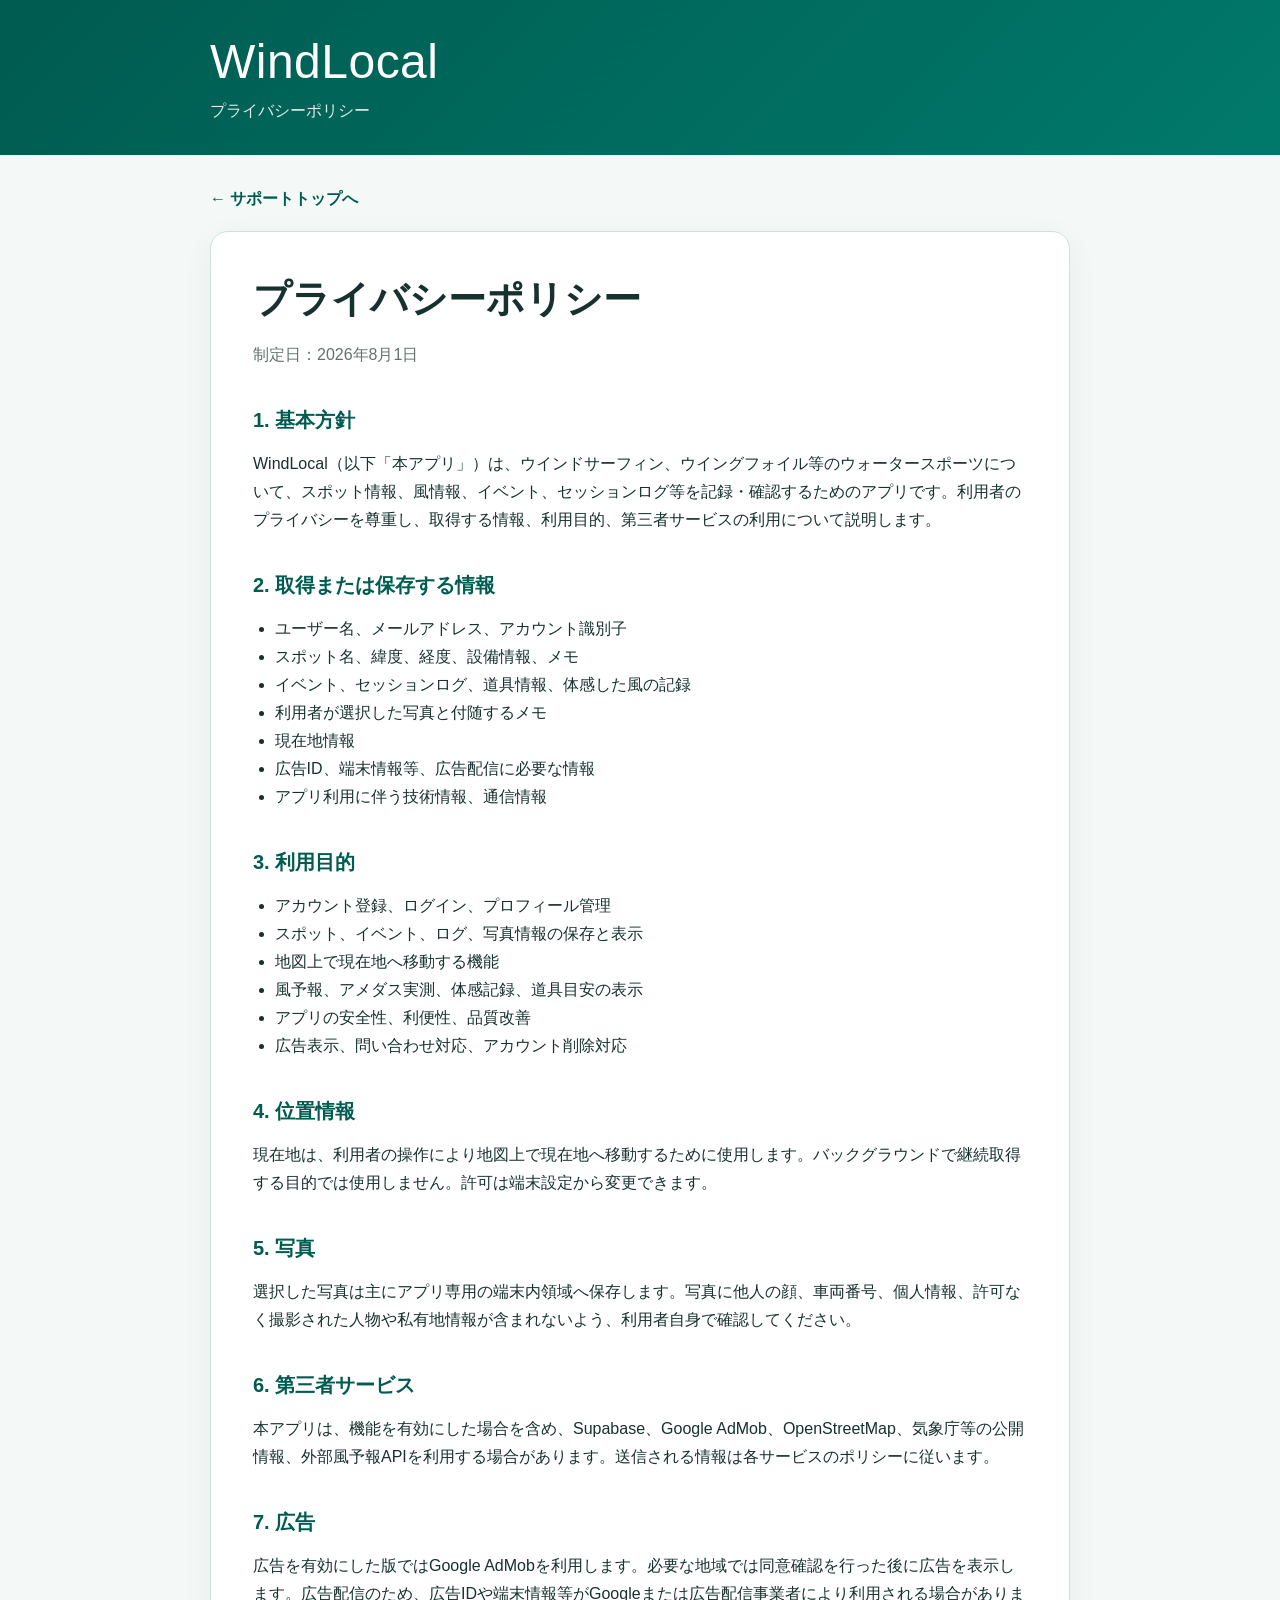
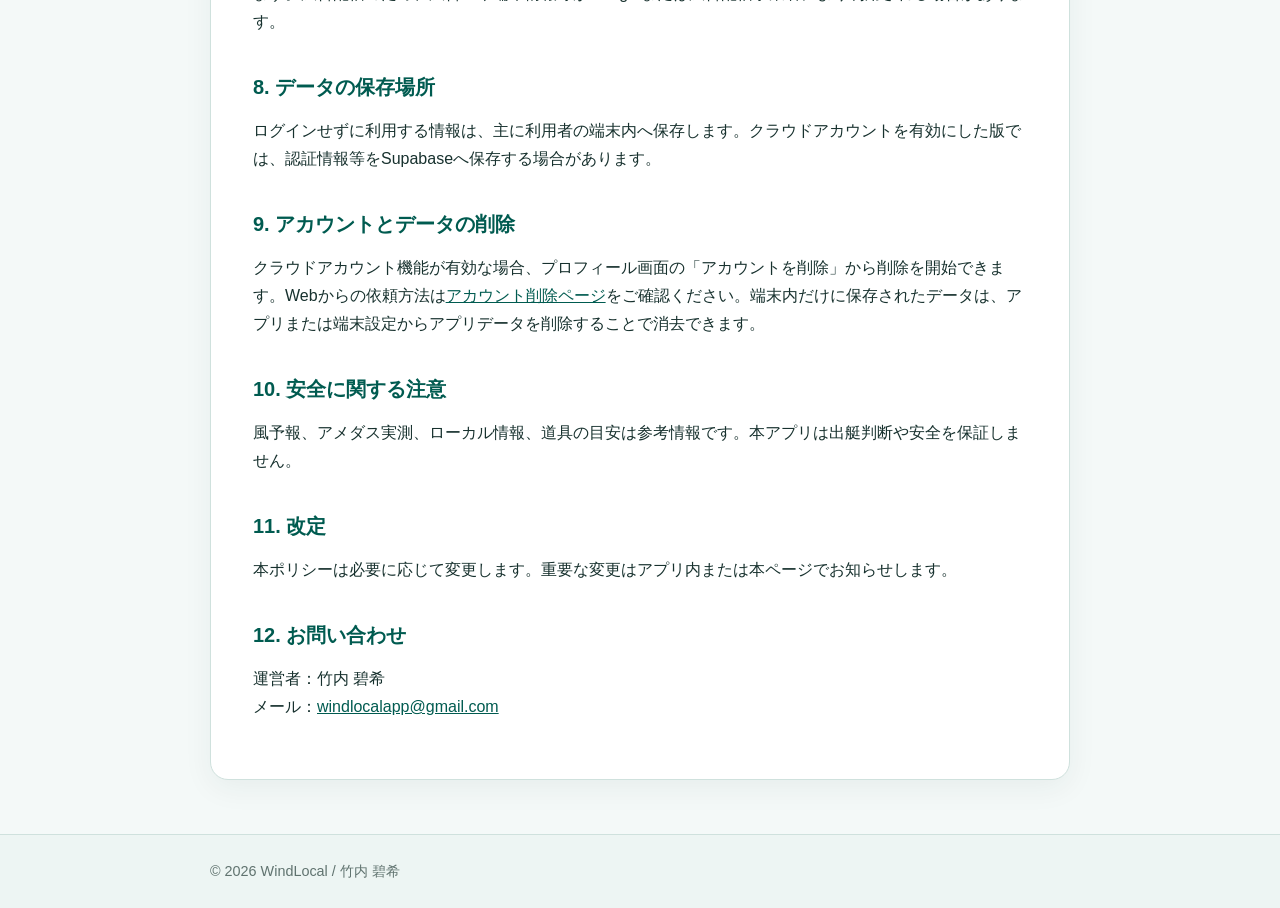
==== privacy/index.html @ b8f4931d "Publish WindLocal support pages" ====
<!doctype html>
<html lang="ja">
<head>
  <meta charset="utf-8">
  <meta name="viewport" content="width=device-width, initial-scale=1">
  <title>プライバシーポリシー | WindLocal</title>
  <link rel="stylesheet" href="../assets/style.css">
</head>
<body>
  <header class="site-header"><div class="header-inner"><p class="brand">WindLocal</p><p class="tagline">プライバシーポリシー</p></div></header>
  <main class="content">
    <a class="back-link" href="../">← サポートトップへ</a>
    <article class="panel">
      <h1>プライバシーポリシー</h1>
      <p class="meta">制定日：2026年8月1日</p>
      <h2>1. 基本方針</h2>
      <p>WindLocal（以下「本アプリ」）は、ウインドサーフィン、ウイングフォイル等のウォータースポーツについて、スポット情報、風情報、イベント、セッションログ等を記録・確認するためのアプリです。利用者のプライバシーを尊重し、取得する情報、利用目的、第三者サービスの利用について説明します。</p>
      <h2>2. 取得または保存する情報</h2>
      <ul>
        <li>ユーザー名、メールアドレス、アカウント識別子</li>
        <li>スポット名、緯度、経度、設備情報、メモ</li>
        <li>イベント、セッションログ、道具情報、体感した風の記録</li>
        <li>利用者が選択した写真と付随するメモ</li>
        <li>現在地情報</li>
        <li>広告ID、端末情報等、広告配信に必要な情報</li>
        <li>アプリ利用に伴う技術情報、通信情報</li>
      </ul>
      <h2>3. 利用目的</h2>
      <ul>
        <li>アカウント登録、ログイン、プロフィール管理</li>
        <li>スポット、イベント、ログ、写真情報の保存と表示</li>
        <li>地図上で現在地へ移動する機能</li>
        <li>風予報、アメダス実測、体感記録、道具目安の表示</li>
        <li>アプリの安全性、利便性、品質改善</li>
        <li>広告表示、問い合わせ対応、アカウント削除対応</li>
      </ul>
      <h2>4. 位置情報</h2>
      <p>現在地は、利用者の操作により地図上で現在地へ移動するために使用します。バックグラウンドで継続取得する目的では使用しません。許可は端末設定から変更できます。</p>
      <h2>5. 写真</h2>
      <p>選択した写真は主にアプリ専用の端末内領域へ保存します。写真に他人の顔、車両番号、個人情報、許可なく撮影された人物や私有地情報が含まれないよう、利用者自身で確認してください。</p>
      <h2>6. 第三者サービス</h2>
      <p>本アプリは、機能を有効にした場合を含め、Supabase、Google AdMob、OpenStreetMap、気象庁等の公開情報、外部風予報APIを利用する場合があります。送信される情報は各サービスのポリシーに従います。</p>
      <h2>7. 広告</h2>
      <p>広告を有効にした版ではGoogle AdMobを利用します。必要な地域では同意確認を行った後に広告を表示します。広告配信のため、広告IDや端末情報等がGoogleまたは広告配信事業者により利用される場合があります。</p>
      <h2>8. データの保存場所</h2>
      <p>ログインせずに利用する情報は、主に利用者の端末内へ保存します。クラウドアカウントを有効にした版では、認証情報等をSupabaseへ保存する場合があります。</p>
      <h2>9. アカウントとデータの削除</h2>
      <p>クラウドアカウント機能が有効な場合、プロフィール画面の「アカウントを削除」から削除を開始できます。Webからの依頼方法は<a href="../account-deletion/">アカウント削除ページ</a>をご確認ください。端末内だけに保存されたデータは、アプリまたは端末設定からアプリデータを削除することで消去できます。</p>
      <h2>10. 安全に関する注意</h2>
      <p>風予報、アメダス実測、ローカル情報、道具の目安は参考情報です。本アプリは出艇判断や安全を保証しません。</p>
      <h2>11. 改定</h2>
      <p>本ポリシーは必要に応じて変更します。重要な変更はアプリ内または本ページでお知らせします。</p>
      <h2>12. お問い合わせ</h2>
      <p>運営者：竹内 碧希<br>メール：<a href="mailto:windlocalapp@gmail.com">windlocalapp@gmail.com</a></p>
    </article>
  </main>
  <footer class="site-footer"><div class="footer-inner">© 2026 WindLocal / 竹内 碧希</div></footer>
</body>
</html>
---- assets/style.css ----
:root {
  color-scheme: light;
  --brand: #00796b;
  --brand-dark: #005b50;
  --brand-soft: #e0f2f1;
  --ink: #17312e;
  --muted: #60736f;
  --line: #cfe1dd;
  --surface: #ffffff;
  --background: #f4f9f8;
}

* {
  box-sizing: border-box;
}

body {
  margin: 0;
  color: var(--ink);
  background: var(--background);
  font-family: -apple-system, BlinkMacSystemFont, "Hiragino Sans", "Yu Gothic", sans-serif;
  line-height: 1.75;
}

a {
  color: var(--brand-dark);
}

.site-header {
  background: linear-gradient(135deg, var(--brand-dark), var(--brand));
  color: #fff;
}

.header-inner,
.content,
.footer-inner {
  width: min(100% - 32px, 860px);
  margin: 0 auto;
}

.header-inner {
  padding: 34px 0 30px;
}

.brand {
  margin: 0;
  color: #fff;
  font-size: clamp(2rem, 7vw, 3rem);
  line-height: 1.15;
  letter-spacing: 0.01em;
}

.tagline {
  margin: 8px 0 0;
  color: rgba(255, 255, 255, 0.88);
}

.content {
  padding: 30px 0 54px;
}

.panel,
.card {
  border: 1px solid var(--line);
  border-radius: 18px;
  background: var(--surface);
  box-shadow: 0 8px 30px rgba(23, 49, 46, 0.06);
}

.panel {
  padding: clamp(22px, 5vw, 42px);
}

.lead {
  margin: 0 0 26px;
  color: var(--muted);
  font-size: 1.05rem;
}

.cards {
  display: grid;
  grid-template-columns: repeat(3, minmax(0, 1fr));
  gap: 14px;
  margin: 24px 0;
}

.card {
  display: block;
  padding: 20px;
  color: var(--ink);
  text-decoration: none;
  transition: transform 150ms ease, border-color 150ms ease;
}

.card:hover,
.card:focus-visible {
  border-color: var(--brand);
  transform: translateY(-2px);
}

.card strong {
  display: block;
  margin-bottom: 6px;
  color: var(--brand-dark);
}

.card span {
  color: var(--muted);
  font-size: 0.92rem;
}

.back-link {
  display: inline-block;
  margin-bottom: 18px;
  font-weight: 700;
  text-decoration: none;
}

h1,
h2 {
  line-height: 1.35;
}

h1 {
  margin: 0 0 10px;
  font-size: clamp(1.75rem, 5vw, 2.35rem);
}

h2 {
  margin: 34px 0 10px;
  padding-top: 4px;
  color: var(--brand-dark);
  font-size: 1.25rem;
}

ul {
  padding-left: 1.35rem;
}

.meta,
.note {
  color: var(--muted);
}

.note {
  padding: 14px 16px;
  border-left: 4px solid var(--brand);
  background: var(--brand-soft);
}

.button {
  display: inline-block;
  padding: 12px 18px;
  border-radius: 999px;
  color: #fff;
  background: var(--brand);
  font-weight: 700;
  text-decoration: none;
}

.site-footer {
  border-top: 1px solid var(--line);
  color: var(--muted);
  background: #edf5f3;
}

.footer-inner {
  padding: 24px 0;
  font-size: 0.9rem;
}

@media (max-width: 700px) {
  .cards {
    grid-template-columns: 1fr;
  }

  .header-inner {
    padding-top: 26px;
  }
}
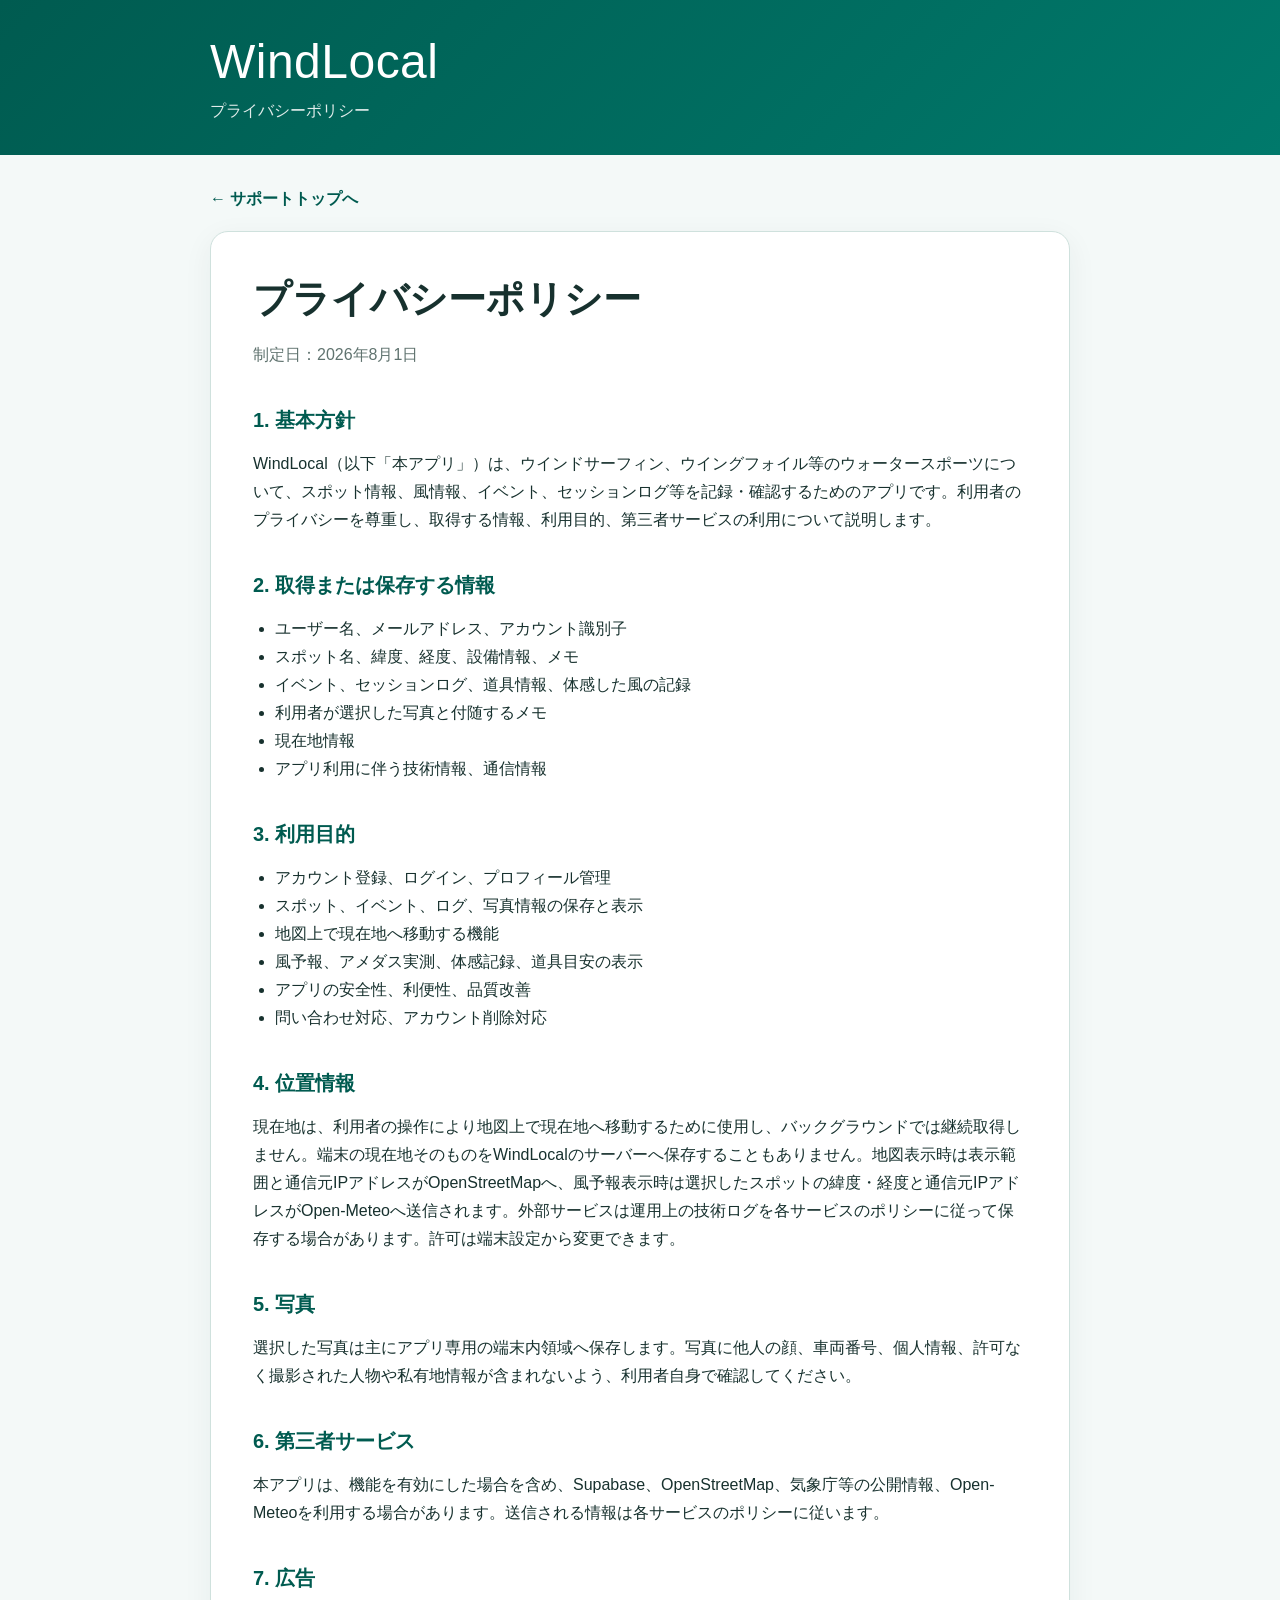
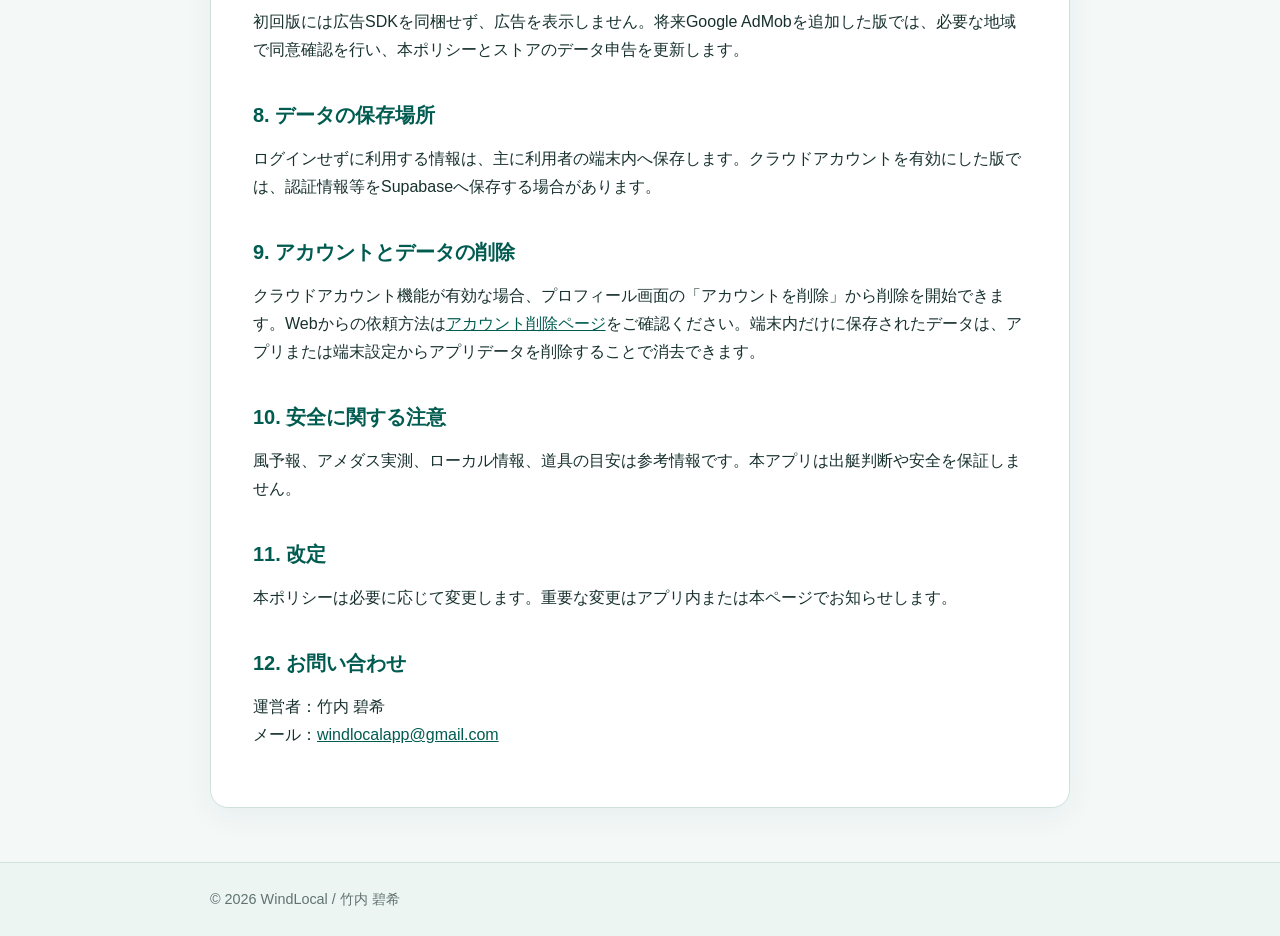
==== commit 766fd027: "Update first-release privacy details" ====
--- a/privacy/index.html
+++ b/privacy/index.html
@@ -22,7 +22,6 @@
         <li>イベント、セッションログ、道具情報、体感した風の記録</li>
         <li>利用者が選択した写真と付随するメモ</li>
         <li>現在地情報</li>
-        <li>広告ID、端末情報等、広告配信に必要な情報</li>
         <li>アプリ利用に伴う技術情報、通信情報</li>
       </ul>
       <h2>3. 利用目的</h2>
@@ -32,16 +31,16 @@
         <li>地図上で現在地へ移動する機能</li>
         <li>風予報、アメダス実測、体感記録、道具目安の表示</li>
         <li>アプリの安全性、利便性、品質改善</li>
-        <li>広告表示、問い合わせ対応、アカウント削除対応</li>
+        <li>問い合わせ対応、アカウント削除対応</li>
       </ul>
       <h2>4. 位置情報</h2>
-      <p>現在地は、利用者の操作により地図上で現在地へ移動するために使用します。バックグラウンドで継続取得する目的では使用しません。許可は端末設定から変更できます。</p>
+      <p>現在地は、利用者の操作により地図上で現在地へ移動するために使用し、バックグラウンドでは継続取得しません。端末の現在地そのものをWindLocalのサーバーへ保存することもありません。地図表示時は表示範囲と通信元IPアドレスがOpenStreetMapへ、風予報表示時は選択したスポットの緯度・経度と通信元IPアドレスがOpen-Meteoへ送信されます。外部サービスは運用上の技術ログを各サービスのポリシーに従って保存する場合があります。許可は端末設定から変更できます。</p>
       <h2>5. 写真</h2>
       <p>選択した写真は主にアプリ専用の端末内領域へ保存します。写真に他人の顔、車両番号、個人情報、許可なく撮影された人物や私有地情報が含まれないよう、利用者自身で確認してください。</p>
       <h2>6. 第三者サービス</h2>
-      <p>本アプリは、機能を有効にした場合を含め、Supabase、Google AdMob、OpenStreetMap、気象庁等の公開情報、外部風予報APIを利用する場合があります。送信される情報は各サービスのポリシーに従います。</p>
+      <p>本アプリは、機能を有効にした場合を含め、Supabase、OpenStreetMap、気象庁等の公開情報、Open-Meteoを利用する場合があります。送信される情報は各サービスのポリシーに従います。</p>
       <h2>7. 広告</h2>
-      <p>広告を有効にした版ではGoogle AdMobを利用します。必要な地域では同意確認を行った後に広告を表示します。広告配信のため、広告IDや端末情報等がGoogleまたは広告配信事業者により利用される場合があります。</p>
+      <p>初回版には広告SDKを同梱せず、広告を表示しません。将来Google AdMobを追加した版では、必要な地域で同意確認を行い、本ポリシーとストアのデータ申告を更新します。</p>
       <h2>8. データの保存場所</h2>
       <p>ログインせずに利用する情報は、主に利用者の端末内へ保存します。クラウドアカウントを有効にした版では、認証情報等をSupabaseへ保存する場合があります。</p>
       <h2>9. アカウントとデータの削除</h2>
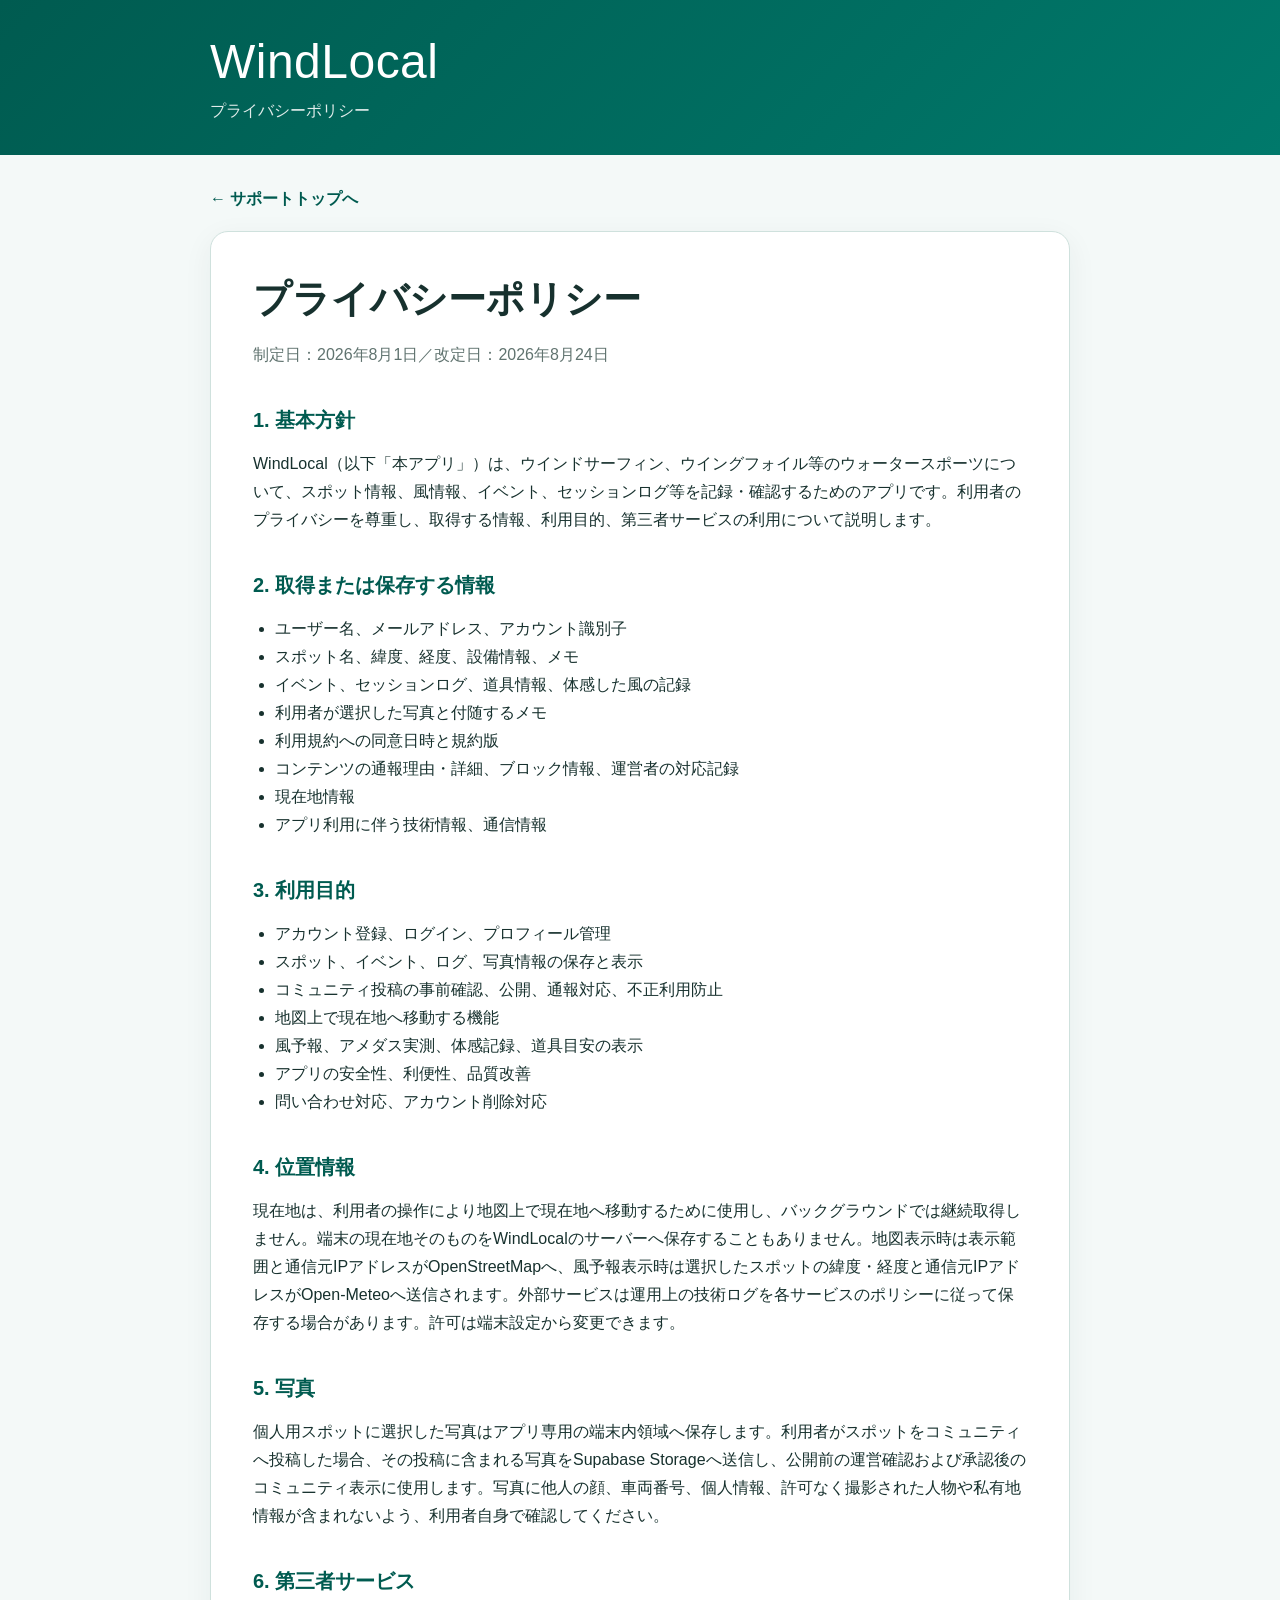
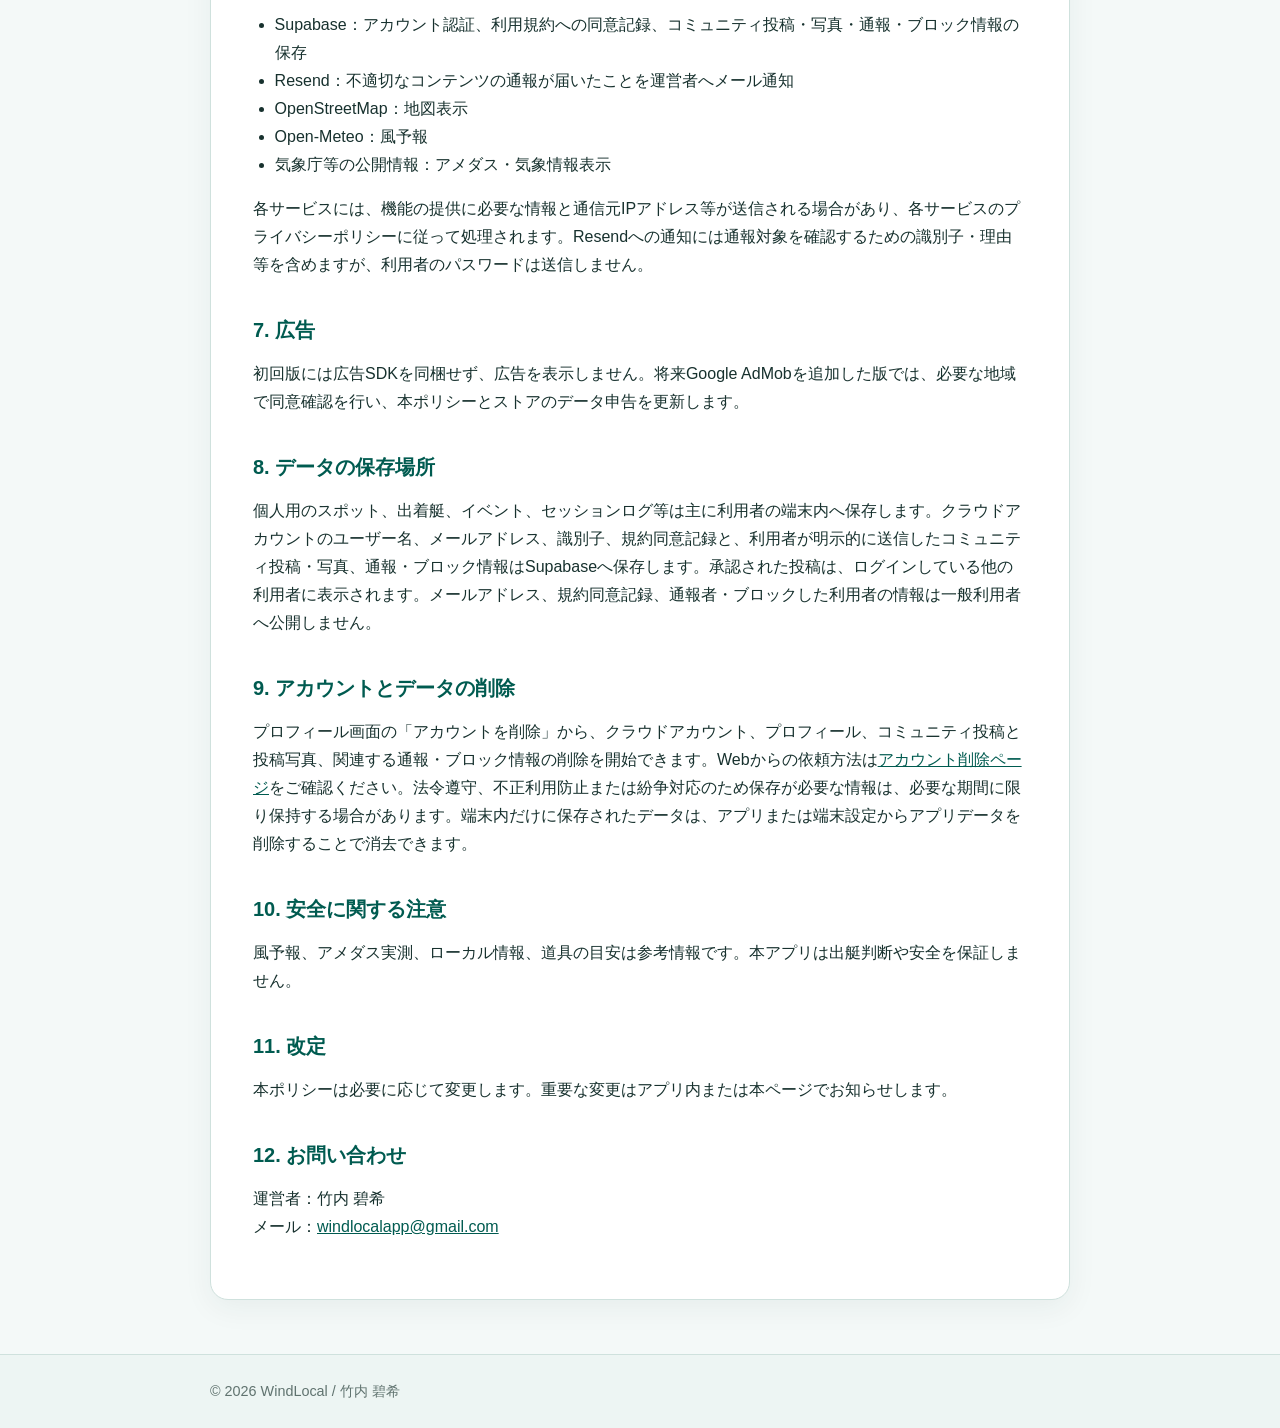
==== commit 9278eee0: "Update community safety and privacy policies" ====
--- a/privacy/index.html
+++ b/privacy/index.html
@@ -12,7 +12,7 @@
     <a class="back-link" href="../">← サポートトップへ</a>
     <article class="panel">
       <h1>プライバシーポリシー</h1>
-      <p class="meta">制定日：2026年8月1日</p>
+      <p class="meta">制定日：2026年8月1日／改定日：2026年8月24日</p>
       <h2>1. 基本方針</h2>
       <p>WindLocal（以下「本アプリ」）は、ウインドサーフィン、ウイングフォイル等のウォータースポーツについて、スポット情報、風情報、イベント、セッションログ等を記録・確認するためのアプリです。利用者のプライバシーを尊重し、取得する情報、利用目的、第三者サービスの利用について説明します。</p>
       <h2>2. 取得または保存する情報</h2>
@@ -21,6 +21,8 @@
         <li>スポット名、緯度、経度、設備情報、メモ</li>
         <li>イベント、セッションログ、道具情報、体感した風の記録</li>
         <li>利用者が選択した写真と付随するメモ</li>
+        <li>利用規約への同意日時と規約版</li>
+        <li>コンテンツの通報理由・詳細、ブロック情報、運営者の対応記録</li>
         <li>現在地情報</li>
         <li>アプリ利用に伴う技術情報、通信情報</li>
       </ul>
@@ -28,6 +30,7 @@
       <ul>
         <li>アカウント登録、ログイン、プロフィール管理</li>
         <li>スポット、イベント、ログ、写真情報の保存と表示</li>
+        <li>コミュニティ投稿の事前確認、公開、通報対応、不正利用防止</li>
         <li>地図上で現在地へ移動する機能</li>
         <li>風予報、アメダス実測、体感記録、道具目安の表示</li>
         <li>アプリの安全性、利便性、品質改善</li>
@@ -36,15 +39,22 @@
       <h2>4. 位置情報</h2>
       <p>現在地は、利用者の操作により地図上で現在地へ移動するために使用し、バックグラウンドでは継続取得しません。端末の現在地そのものをWindLocalのサーバーへ保存することもありません。地図表示時は表示範囲と通信元IPアドレスがOpenStreetMapへ、風予報表示時は選択したスポットの緯度・経度と通信元IPアドレスがOpen-Meteoへ送信されます。外部サービスは運用上の技術ログを各サービスのポリシーに従って保存する場合があります。許可は端末設定から変更できます。</p>
       <h2>5. 写真</h2>
-      <p>選択した写真は主にアプリ専用の端末内領域へ保存します。写真に他人の顔、車両番号、個人情報、許可なく撮影された人物や私有地情報が含まれないよう、利用者自身で確認してください。</p>
+      <p>個人用スポットに選択した写真はアプリ専用の端末内領域へ保存します。利用者がスポットをコミュニティへ投稿した場合、その投稿に含まれる写真をSupabase Storageへ送信し、公開前の運営確認および承認後のコミュニティ表示に使用します。写真に他人の顔、車両番号、個人情報、許可なく撮影された人物や私有地情報が含まれないよう、利用者自身で確認してください。</p>
       <h2>6. 第三者サービス</h2>
-      <p>本アプリは、機能を有効にした場合を含め、Supabase、OpenStreetMap、気象庁等の公開情報、Open-Meteoを利用する場合があります。送信される情報は各サービスのポリシーに従います。</p>
+      <ul>
+        <li>Supabase：アカウント認証、利用規約への同意記録、コミュニティ投稿・写真・通報・ブロック情報の保存</li>
+        <li>Resend：不適切なコンテンツの通報が届いたことを運営者へメール通知</li>
+        <li>OpenStreetMap：地図表示</li>
+        <li>Open-Meteo：風予報</li>
+        <li>気象庁等の公開情報：アメダス・気象情報表示</li>
+      </ul>
+      <p>各サービスには、機能の提供に必要な情報と通信元IPアドレス等が送信される場合があり、各サービスのプライバシーポリシーに従って処理されます。Resendへの通知には通報対象を確認するための識別子・理由等を含めますが、利用者のパスワードは送信しません。</p>
       <h2>7. 広告</h2>
       <p>初回版には広告SDKを同梱せず、広告を表示しません。将来Google AdMobを追加した版では、必要な地域で同意確認を行い、本ポリシーとストアのデータ申告を更新します。</p>
       <h2>8. データの保存場所</h2>
-      <p>ログインせずに利用する情報は、主に利用者の端末内へ保存します。クラウドアカウントを有効にした版では、認証情報等をSupabaseへ保存する場合があります。</p>
+      <p>個人用のスポット、出着艇、イベント、セッションログ等は主に利用者の端末内へ保存します。クラウドアカウントのユーザー名、メールアドレス、識別子、規約同意記録と、利用者が明示的に送信したコミュニティ投稿・写真、通報・ブロック情報はSupabaseへ保存します。承認された投稿は、ログインしている他の利用者に表示されます。メールアドレス、規約同意記録、通報者・ブロックした利用者の情報は一般利用者へ公開しません。</p>
       <h2>9. アカウントとデータの削除</h2>
-      <p>クラウドアカウント機能が有効な場合、プロフィール画面の「アカウントを削除」から削除を開始できます。Webからの依頼方法は<a href="../account-deletion/">アカウント削除ページ</a>をご確認ください。端末内だけに保存されたデータは、アプリまたは端末設定からアプリデータを削除することで消去できます。</p>
+      <p>プロフィール画面の「アカウントを削除」から、クラウドアカウント、プロフィール、コミュニティ投稿と投稿写真、関連する通報・ブロック情報の削除を開始できます。Webからの依頼方法は<a href="../account-deletion/">アカウント削除ページ</a>をご確認ください。法令遵守、不正利用防止または紛争対応のため保存が必要な情報は、必要な期間に限り保持する場合があります。端末内だけに保存されたデータは、アプリまたは端末設定からアプリデータを削除することで消去できます。</p>
       <h2>10. 安全に関する注意</h2>
       <p>風予報、アメダス実測、ローカル情報、道具の目安は参考情報です。本アプリは出艇判断や安全を保証しません。</p>
       <h2>11. 改定</h2>
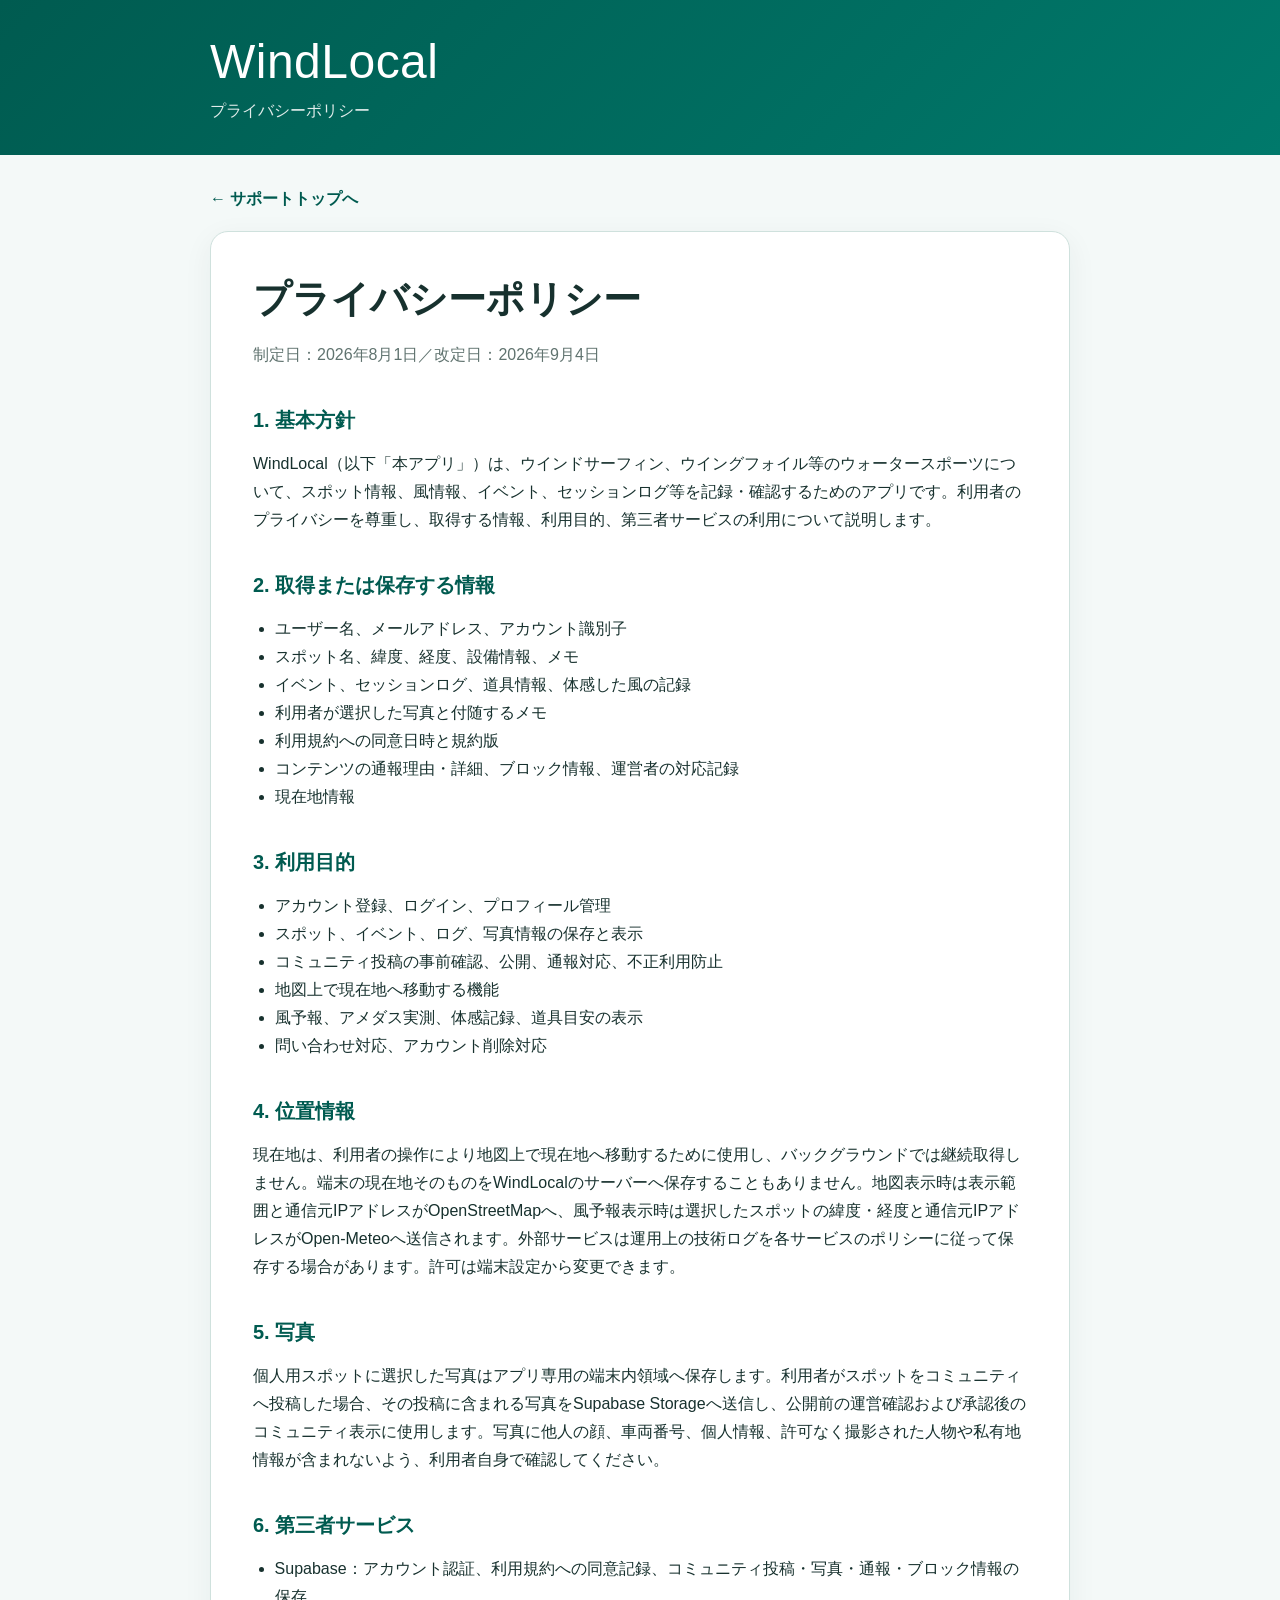
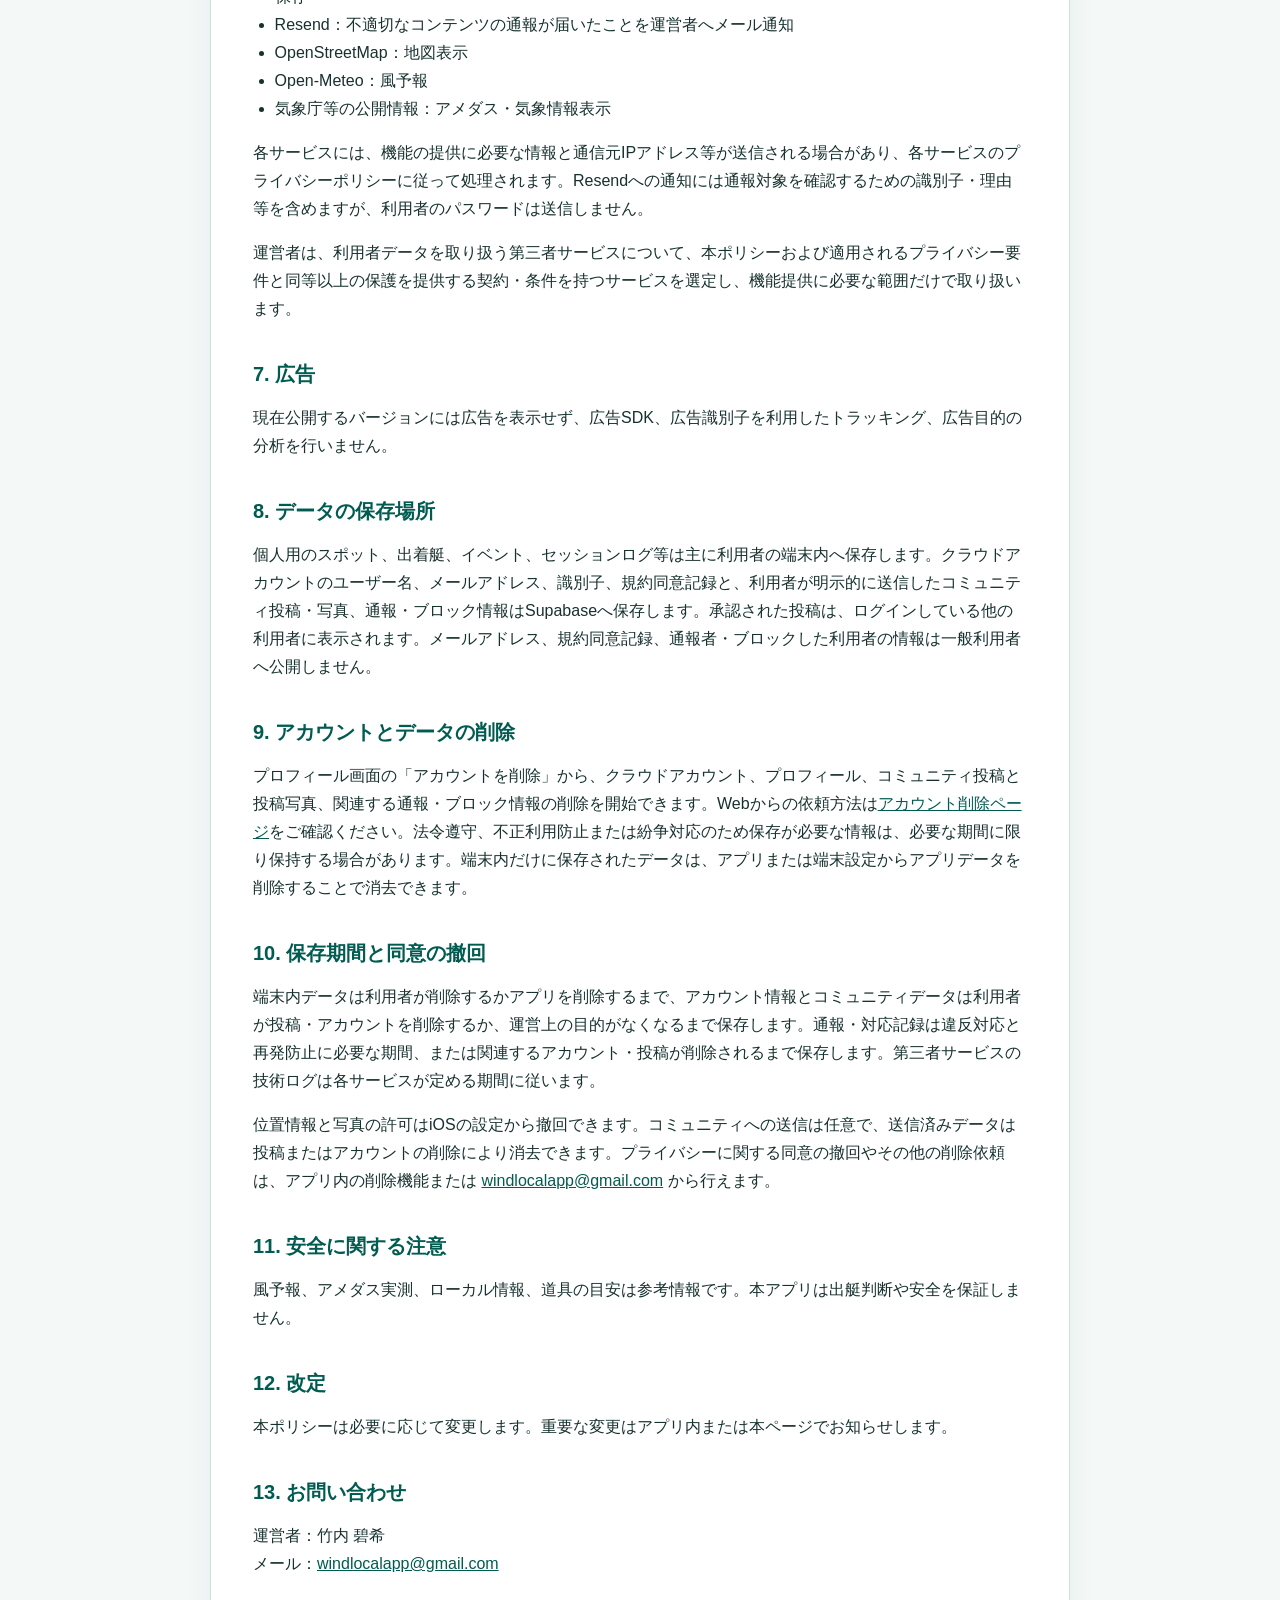
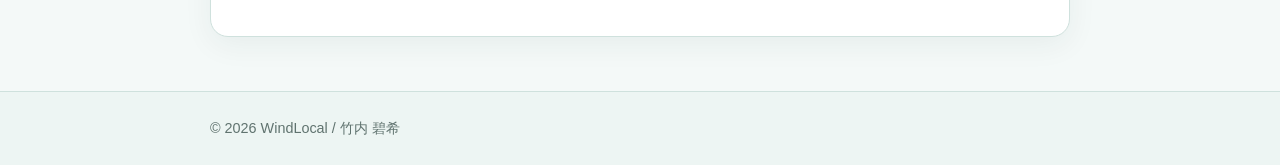
==== commit 6b460a59: "Update policies for build 3 review" ====
--- a/privacy/index.html
+++ b/privacy/index.html
@@ -12,7 +12,7 @@
     <a class="back-link" href="../">← サポートトップへ</a>
     <article class="panel">
       <h1>プライバシーポリシー</h1>
-      <p class="meta">制定日：2026年8月1日／改定日：2026年8月24日</p>
+      <p class="meta">制定日：2026年8月1日／改定日：2026年9月4日</p>
       <h2>1. 基本方針</h2>
       <p>WindLocal（以下「本アプリ」）は、ウインドサーフィン、ウイングフォイル等のウォータースポーツについて、スポット情報、風情報、イベント、セッションログ等を記録・確認するためのアプリです。利用者のプライバシーを尊重し、取得する情報、利用目的、第三者サービスの利用について説明します。</p>
       <h2>2. 取得または保存する情報</h2>
@@ -24,7 +24,6 @@
         <li>利用規約への同意日時と規約版</li>
         <li>コンテンツの通報理由・詳細、ブロック情報、運営者の対応記録</li>
         <li>現在地情報</li>
-        <li>アプリ利用に伴う技術情報、通信情報</li>
       </ul>
       <h2>3. 利用目的</h2>
       <ul>
@@ -33,7 +32,6 @@
         <li>コミュニティ投稿の事前確認、公開、通報対応、不正利用防止</li>
         <li>地図上で現在地へ移動する機能</li>
         <li>風予報、アメダス実測、体感記録、道具目安の表示</li>
-        <li>アプリの安全性、利便性、品質改善</li>
         <li>問い合わせ対応、アカウント削除対応</li>
       </ul>
       <h2>4. 位置情報</h2>
@@ -49,17 +47,21 @@
         <li>気象庁等の公開情報：アメダス・気象情報表示</li>
       </ul>
       <p>各サービスには、機能の提供に必要な情報と通信元IPアドレス等が送信される場合があり、各サービスのプライバシーポリシーに従って処理されます。Resendへの通知には通報対象を確認するための識別子・理由等を含めますが、利用者のパスワードは送信しません。</p>
+      <p>運営者は、利用者データを取り扱う第三者サービスについて、本ポリシーおよび適用されるプライバシー要件と同等以上の保護を提供する契約・条件を持つサービスを選定し、機能提供に必要な範囲だけで取り扱います。</p>
       <h2>7. 広告</h2>
-      <p>初回版には広告SDKを同梱せず、広告を表示しません。将来Google AdMobを追加した版では、必要な地域で同意確認を行い、本ポリシーとストアのデータ申告を更新します。</p>
+      <p>現在公開するバージョンには広告を表示せず、広告SDK、広告識別子を利用したトラッキング、広告目的の分析を行いません。</p>
       <h2>8. データの保存場所</h2>
       <p>個人用のスポット、出着艇、イベント、セッションログ等は主に利用者の端末内へ保存します。クラウドアカウントのユーザー名、メールアドレス、識別子、規約同意記録と、利用者が明示的に送信したコミュニティ投稿・写真、通報・ブロック情報はSupabaseへ保存します。承認された投稿は、ログインしている他の利用者に表示されます。メールアドレス、規約同意記録、通報者・ブロックした利用者の情報は一般利用者へ公開しません。</p>
       <h2>9. アカウントとデータの削除</h2>
       <p>プロフィール画面の「アカウントを削除」から、クラウドアカウント、プロフィール、コミュニティ投稿と投稿写真、関連する通報・ブロック情報の削除を開始できます。Webからの依頼方法は<a href="../account-deletion/">アカウント削除ページ</a>をご確認ください。法令遵守、不正利用防止または紛争対応のため保存が必要な情報は、必要な期間に限り保持する場合があります。端末内だけに保存されたデータは、アプリまたは端末設定からアプリデータを削除することで消去できます。</p>
-      <h2>10. 安全に関する注意</h2>
+      <h2>10. 保存期間と同意の撤回</h2>
+      <p>端末内データは利用者が削除するかアプリを削除するまで、アカウント情報とコミュニティデータは利用者が投稿・アカウントを削除するか、運営上の目的がなくなるまで保存します。通報・対応記録は違反対応と再発防止に必要な期間、または関連するアカウント・投稿が削除されるまで保存します。第三者サービスの技術ログは各サービスが定める期間に従います。</p>
+      <p>位置情報と写真の許可はiOSの設定から撤回できます。コミュニティへの送信は任意で、送信済みデータは投稿またはアカウントの削除により消去できます。プライバシーに関する同意の撤回やその他の削除依頼は、アプリ内の削除機能または <a href="mailto:windlocalapp@gmail.com">windlocalapp@gmail.com</a> から行えます。</p>
+      <h2>11. 安全に関する注意</h2>
       <p>風予報、アメダス実測、ローカル情報、道具の目安は参考情報です。本アプリは出艇判断や安全を保証しません。</p>
-      <h2>11. 改定</h2>
+      <h2>12. 改定</h2>
       <p>本ポリシーは必要に応じて変更します。重要な変更はアプリ内または本ページでお知らせします。</p>
-      <h2>12. お問い合わせ</h2>
+      <h2>13. お問い合わせ</h2>
       <p>運営者：竹内 碧希<br>メール：<a href="mailto:windlocalapp@gmail.com">windlocalapp@gmail.com</a></p>
     </article>
   </main>
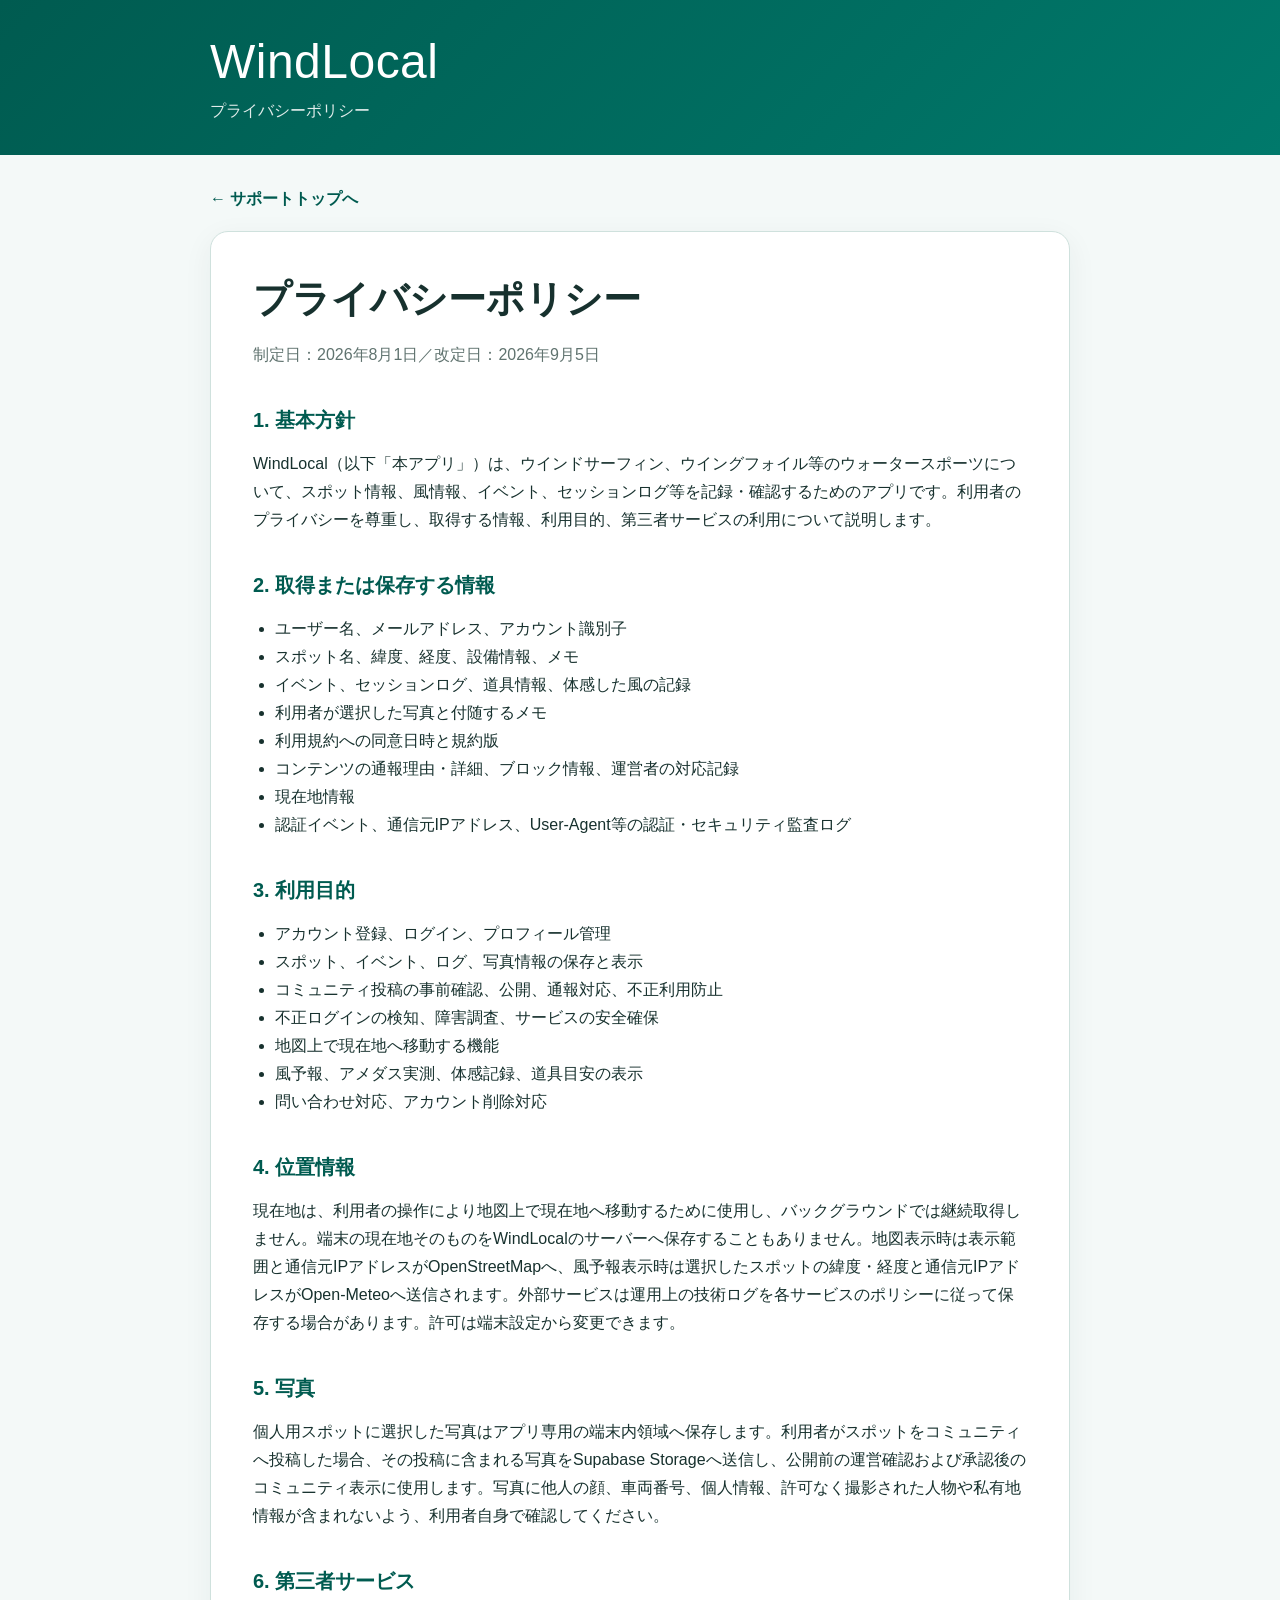
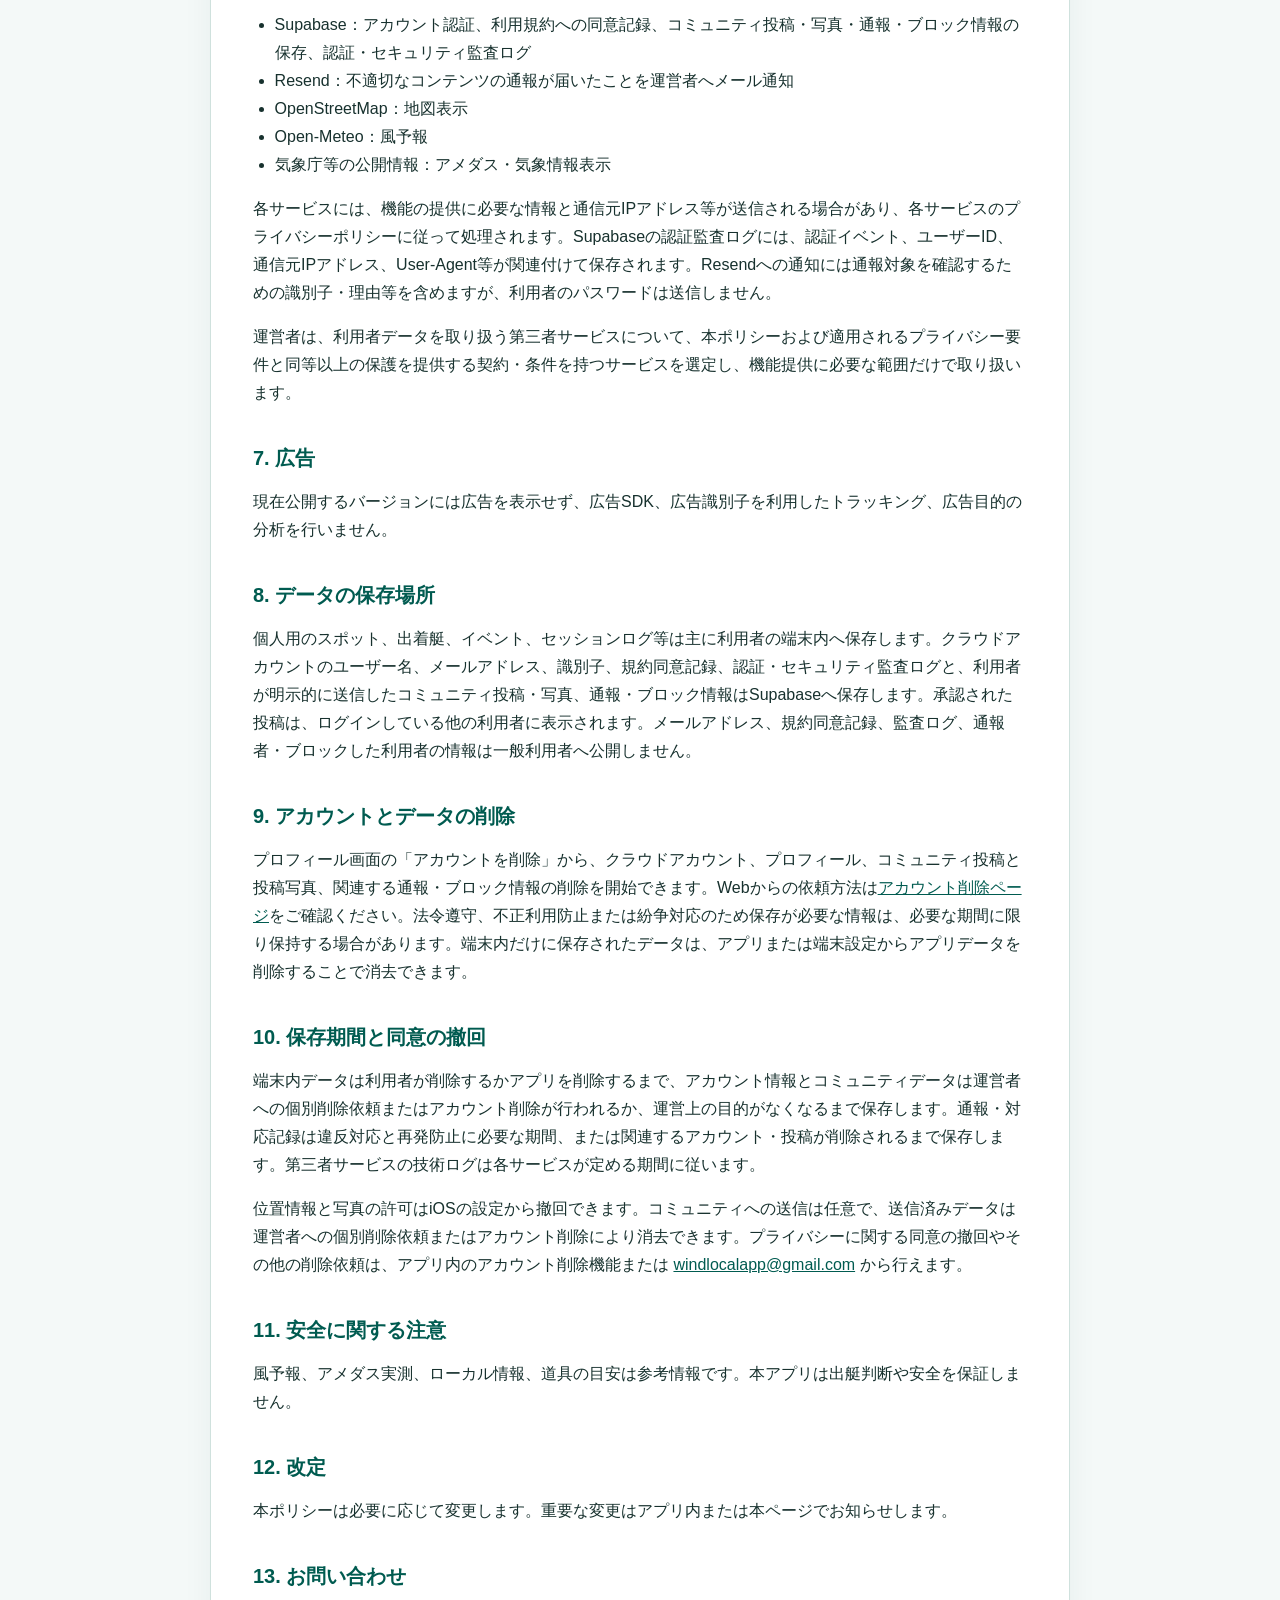
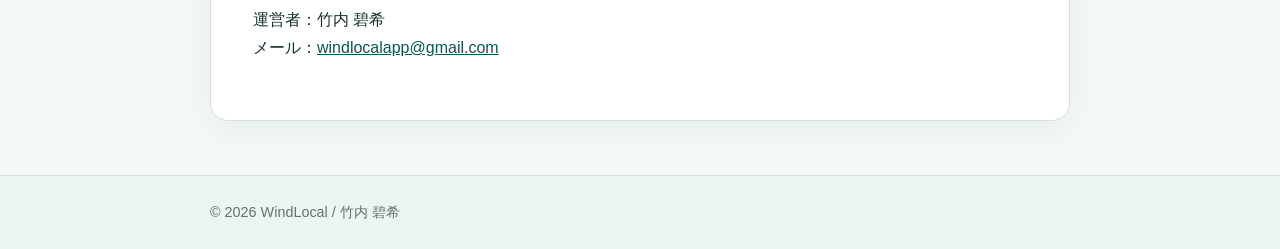
==== commit a3923b5c: "Update privacy disclosures for build 4" ====
--- a/privacy/index.html
+++ b/privacy/index.html
@@ -12,7 +12,7 @@
     <a class="back-link" href="../">← サポートトップへ</a>
     <article class="panel">
       <h1>プライバシーポリシー</h1>
-      <p class="meta">制定日：2026年8月1日／改定日：2026年9月4日</p>
+      <p class="meta">制定日：2026年8月1日／改定日：2026年9月5日</p>
       <h2>1. 基本方針</h2>
       <p>WindLocal（以下「本アプリ」）は、ウインドサーフィン、ウイングフォイル等のウォータースポーツについて、スポット情報、風情報、イベント、セッションログ等を記録・確認するためのアプリです。利用者のプライバシーを尊重し、取得する情報、利用目的、第三者サービスの利用について説明します。</p>
       <h2>2. 取得または保存する情報</h2>
@@ -24,12 +24,14 @@
         <li>利用規約への同意日時と規約版</li>
         <li>コンテンツの通報理由・詳細、ブロック情報、運営者の対応記録</li>
         <li>現在地情報</li>
+        <li>認証イベント、通信元IPアドレス、User-Agent等の認証・セキュリティ監査ログ</li>
       </ul>
       <h2>3. 利用目的</h2>
       <ul>
         <li>アカウント登録、ログイン、プロフィール管理</li>
         <li>スポット、イベント、ログ、写真情報の保存と表示</li>
         <li>コミュニティ投稿の事前確認、公開、通報対応、不正利用防止</li>
+        <li>不正ログインの検知、障害調査、サービスの安全確保</li>
         <li>地図上で現在地へ移動する機能</li>
         <li>風予報、アメダス実測、体感記録、道具目安の表示</li>
         <li>問い合わせ対応、アカウント削除対応</li>
@@ -40,23 +42,23 @@
       <p>個人用スポットに選択した写真はアプリ専用の端末内領域へ保存します。利用者がスポットをコミュニティへ投稿した場合、その投稿に含まれる写真をSupabase Storageへ送信し、公開前の運営確認および承認後のコミュニティ表示に使用します。写真に他人の顔、車両番号、個人情報、許可なく撮影された人物や私有地情報が含まれないよう、利用者自身で確認してください。</p>
       <h2>6. 第三者サービス</h2>
       <ul>
-        <li>Supabase：アカウント認証、利用規約への同意記録、コミュニティ投稿・写真・通報・ブロック情報の保存</li>
+        <li>Supabase：アカウント認証、利用規約への同意記録、コミュニティ投稿・写真・通報・ブロック情報の保存、認証・セキュリティ監査ログ</li>
         <li>Resend：不適切なコンテンツの通報が届いたことを運営者へメール通知</li>
         <li>OpenStreetMap：地図表示</li>
         <li>Open-Meteo：風予報</li>
         <li>気象庁等の公開情報：アメダス・気象情報表示</li>
       </ul>
-      <p>各サービスには、機能の提供に必要な情報と通信元IPアドレス等が送信される場合があり、各サービスのプライバシーポリシーに従って処理されます。Resendへの通知には通報対象を確認するための識別子・理由等を含めますが、利用者のパスワードは送信しません。</p>
+      <p>各サービスには、機能の提供に必要な情報と通信元IPアドレス等が送信される場合があり、各サービスのプライバシーポリシーに従って処理されます。Supabaseの認証監査ログには、認証イベント、ユーザーID、通信元IPアドレス、User-Agent等が関連付けて保存されます。Resendへの通知には通報対象を確認するための識別子・理由等を含めますが、利用者のパスワードは送信しません。</p>
       <p>運営者は、利用者データを取り扱う第三者サービスについて、本ポリシーおよび適用されるプライバシー要件と同等以上の保護を提供する契約・条件を持つサービスを選定し、機能提供に必要な範囲だけで取り扱います。</p>
       <h2>7. 広告</h2>
       <p>現在公開するバージョンには広告を表示せず、広告SDK、広告識別子を利用したトラッキング、広告目的の分析を行いません。</p>
       <h2>8. データの保存場所</h2>
-      <p>個人用のスポット、出着艇、イベント、セッションログ等は主に利用者の端末内へ保存します。クラウドアカウントのユーザー名、メールアドレス、識別子、規約同意記録と、利用者が明示的に送信したコミュニティ投稿・写真、通報・ブロック情報はSupabaseへ保存します。承認された投稿は、ログインしている他の利用者に表示されます。メールアドレス、規約同意記録、通報者・ブロックした利用者の情報は一般利用者へ公開しません。</p>
+      <p>個人用のスポット、出着艇、イベント、セッションログ等は主に利用者の端末内へ保存します。クラウドアカウントのユーザー名、メールアドレス、識別子、規約同意記録、認証・セキュリティ監査ログと、利用者が明示的に送信したコミュニティ投稿・写真、通報・ブロック情報はSupabaseへ保存します。承認された投稿は、ログインしている他の利用者に表示されます。メールアドレス、規約同意記録、監査ログ、通報者・ブロックした利用者の情報は一般利用者へ公開しません。</p>
       <h2>9. アカウントとデータの削除</h2>
       <p>プロフィール画面の「アカウントを削除」から、クラウドアカウント、プロフィール、コミュニティ投稿と投稿写真、関連する通報・ブロック情報の削除を開始できます。Webからの依頼方法は<a href="../account-deletion/">アカウント削除ページ</a>をご確認ください。法令遵守、不正利用防止または紛争対応のため保存が必要な情報は、必要な期間に限り保持する場合があります。端末内だけに保存されたデータは、アプリまたは端末設定からアプリデータを削除することで消去できます。</p>
       <h2>10. 保存期間と同意の撤回</h2>
-      <p>端末内データは利用者が削除するかアプリを削除するまで、アカウント情報とコミュニティデータは利用者が投稿・アカウントを削除するか、運営上の目的がなくなるまで保存します。通報・対応記録は違反対応と再発防止に必要な期間、または関連するアカウント・投稿が削除されるまで保存します。第三者サービスの技術ログは各サービスが定める期間に従います。</p>
-      <p>位置情報と写真の許可はiOSの設定から撤回できます。コミュニティへの送信は任意で、送信済みデータは投稿またはアカウントの削除により消去できます。プライバシーに関する同意の撤回やその他の削除依頼は、アプリ内の削除機能または <a href="mailto:windlocalapp@gmail.com">windlocalapp@gmail.com</a> から行えます。</p>
+      <p>端末内データは利用者が削除するかアプリを削除するまで、アカウント情報とコミュニティデータは運営者への個別削除依頼またはアカウント削除が行われるか、運営上の目的がなくなるまで保存します。通報・対応記録は違反対応と再発防止に必要な期間、または関連するアカウント・投稿が削除されるまで保存します。第三者サービスの技術ログは各サービスが定める期間に従います。</p>
+      <p>位置情報と写真の許可はiOSの設定から撤回できます。コミュニティへの送信は任意で、送信済みデータは運営者への個別削除依頼またはアカウント削除により消去できます。プライバシーに関する同意の撤回やその他の削除依頼は、アプリ内のアカウント削除機能または <a href="mailto:windlocalapp@gmail.com">windlocalapp@gmail.com</a> から行えます。</p>
       <h2>11. 安全に関する注意</h2>
       <p>風予報、アメダス実測、ローカル情報、道具の目安は参考情報です。本アプリは出艇判断や安全を保証しません。</p>
       <h2>12. 改定</h2>
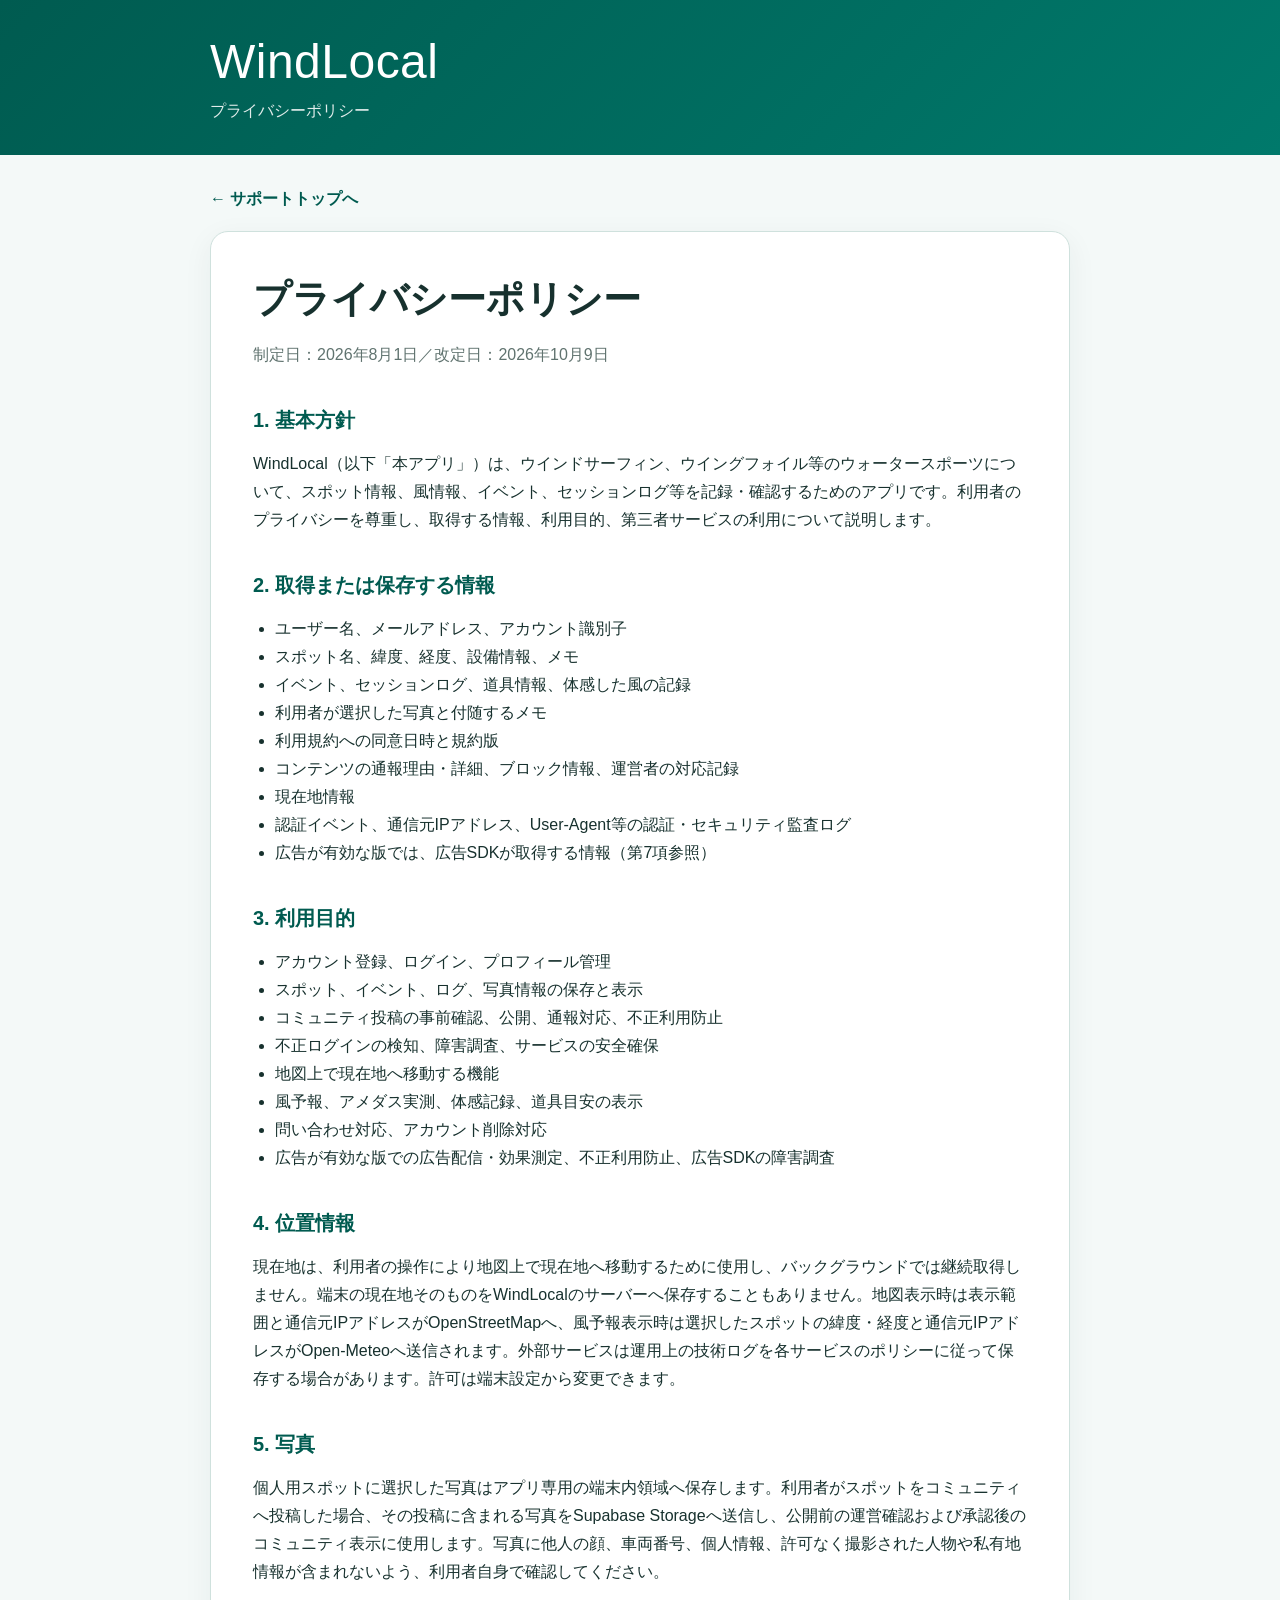
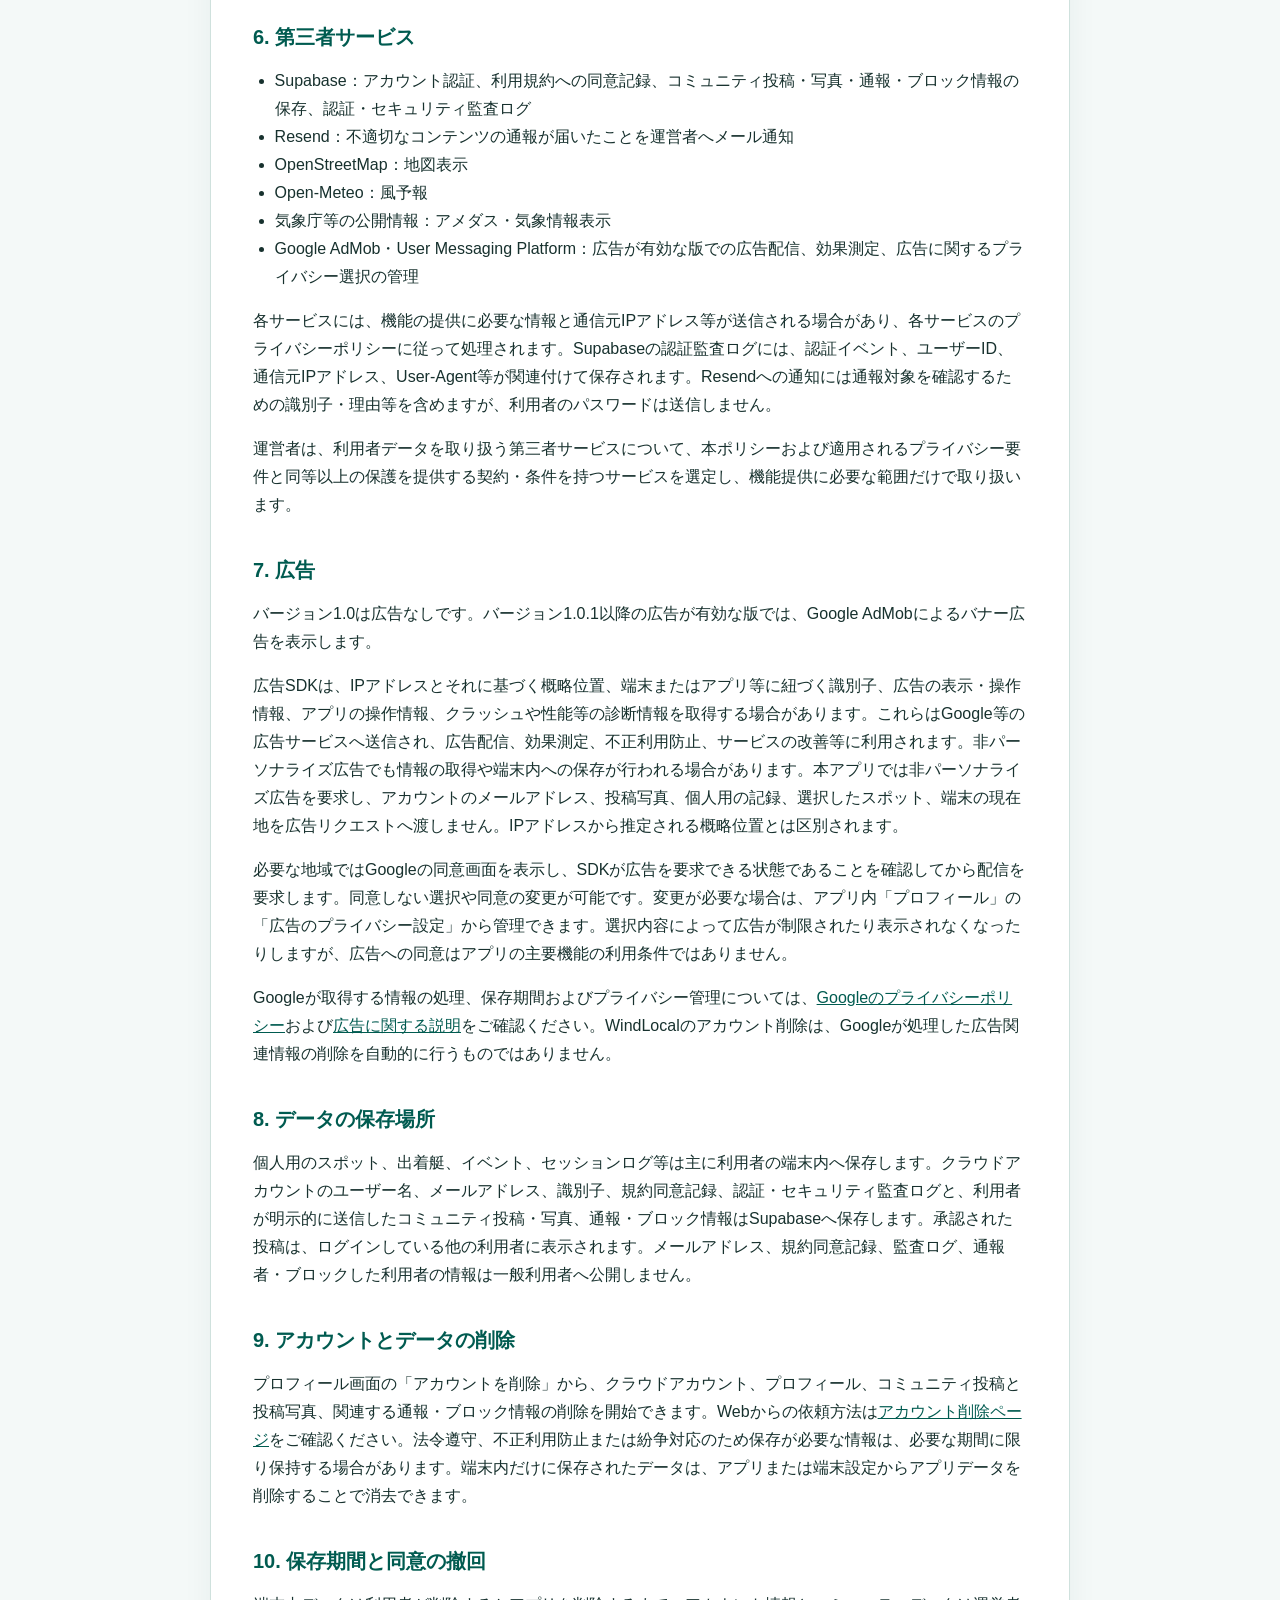
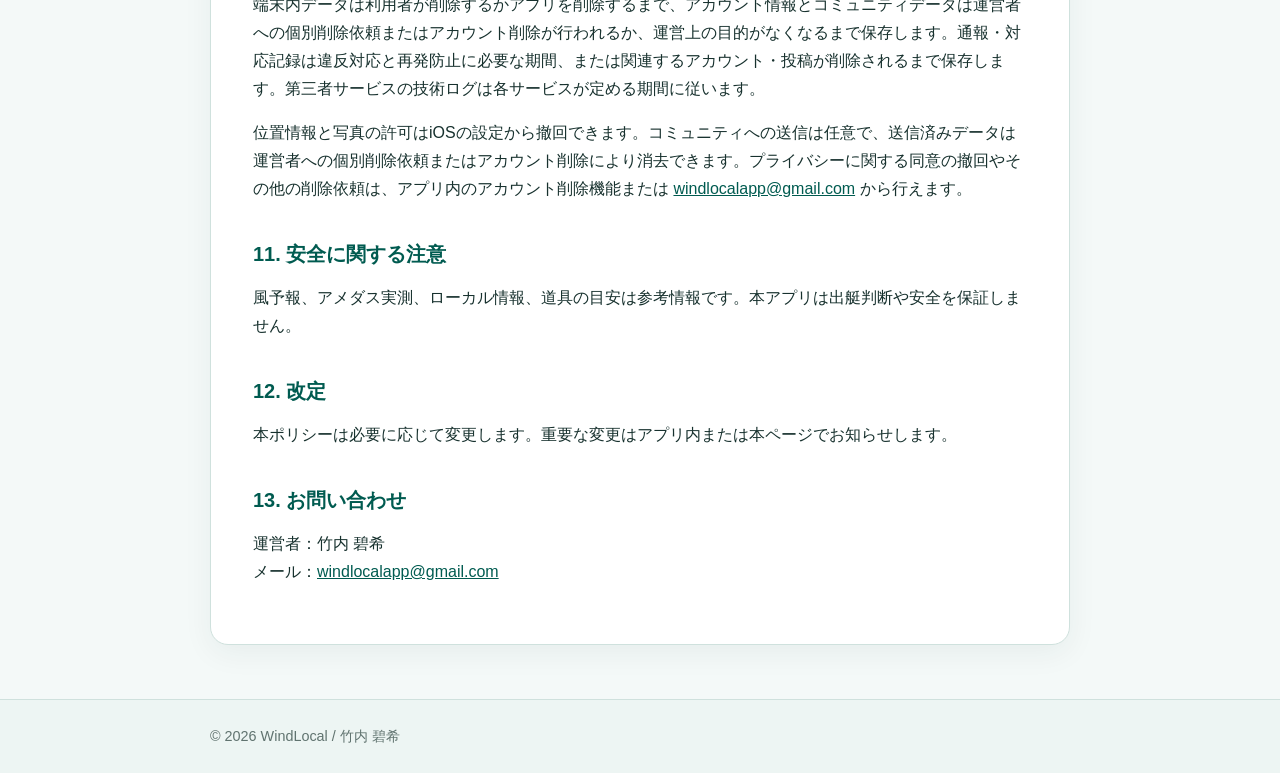
==== commit 2d7d587f: "Update index.html" ====
--- a/privacy/index.html
+++ b/privacy/index.html
@@ -12,7 +12,7 @@
     <a class="back-link" href="../">← サポートトップへ</a>
     <article class="panel">
       <h1>プライバシーポリシー</h1>
-      <p class="meta">制定日：2026年8月1日／改定日：2026年9月5日</p>
+      <p class="meta">制定日：2026年8月1日／改定日：2026年10月9日</p>
       <h2>1. 基本方針</h2>
       <p>WindLocal（以下「本アプリ」）は、ウインドサーフィン、ウイングフォイル等のウォータースポーツについて、スポット情報、風情報、イベント、セッションログ等を記録・確認するためのアプリです。利用者のプライバシーを尊重し、取得する情報、利用目的、第三者サービスの利用について説明します。</p>
       <h2>2. 取得または保存する情報</h2>
@@ -25,6 +25,7 @@
         <li>コンテンツの通報理由・詳細、ブロック情報、運営者の対応記録</li>
         <li>現在地情報</li>
         <li>認証イベント、通信元IPアドレス、User-Agent等の認証・セキュリティ監査ログ</li>
+        <li>広告が有効な版では、広告SDKが取得する情報（第7項参照）</li>
       </ul>
       <h2>3. 利用目的</h2>
       <ul>
@@ -35,6 +36,7 @@
         <li>地図上で現在地へ移動する機能</li>
         <li>風予報、アメダス実測、体感記録、道具目安の表示</li>
         <li>問い合わせ対応、アカウント削除対応</li>
+        <li>広告が有効な版での広告配信・効果測定、不正利用防止、広告SDKの障害調査</li>
       </ul>
       <h2>4. 位置情報</h2>
       <p>現在地は、利用者の操作により地図上で現在地へ移動するために使用し、バックグラウンドでは継続取得しません。端末の現在地そのものをWindLocalのサーバーへ保存することもありません。地図表示時は表示範囲と通信元IPアドレスがOpenStreetMapへ、風予報表示時は選択したスポットの緯度・経度と通信元IPアドレスがOpen-Meteoへ送信されます。外部サービスは運用上の技術ログを各サービスのポリシーに従って保存する場合があります。許可は端末設定から変更できます。</p>
@@ -47,11 +49,15 @@
         <li>OpenStreetMap：地図表示</li>
         <li>Open-Meteo：風予報</li>
         <li>気象庁等の公開情報：アメダス・気象情報表示</li>
+        <li>Google AdMob・User Messaging Platform：広告が有効な版での広告配信、効果測定、広告に関するプライバシー選択の管理</li>
       </ul>
       <p>各サービスには、機能の提供に必要な情報と通信元IPアドレス等が送信される場合があり、各サービスのプライバシーポリシーに従って処理されます。Supabaseの認証監査ログには、認証イベント、ユーザーID、通信元IPアドレス、User-Agent等が関連付けて保存されます。Resendへの通知には通報対象を確認するための識別子・理由等を含めますが、利用者のパスワードは送信しません。</p>
       <p>運営者は、利用者データを取り扱う第三者サービスについて、本ポリシーおよび適用されるプライバシー要件と同等以上の保護を提供する契約・条件を持つサービスを選定し、機能提供に必要な範囲だけで取り扱います。</p>
       <h2>7. 広告</h2>
-      <p>現在公開するバージョンには広告を表示せず、広告SDK、広告識別子を利用したトラッキング、広告目的の分析を行いません。</p>
+      <p>バージョン1.0は広告なしです。バージョン1.0.1以降の広告が有効な版では、Google AdMobによるバナー広告を表示します。</p>
+      <p>広告SDKは、IPアドレスとそれに基づく概略位置、端末またはアプリ等に紐づく識別子、広告の表示・操作情報、アプリの操作情報、クラッシュや性能等の診断情報を取得する場合があります。これらはGoogle等の広告サービスへ送信され、広告配信、効果測定、不正利用防止、サービスの改善等に利用されます。非パーソナライズ広告でも情報の取得や端末内への保存が行われる場合があります。本アプリでは非パーソナライズ広告を要求し、アカウントのメールアドレス、投稿写真、個人用の記録、選択したスポット、端末の現在地を広告リクエストへ渡しません。IPアドレスから推定される概略位置とは区別されます。</p>
+      <p>必要な地域ではGoogleの同意画面を表示し、SDKが広告を要求できる状態であることを確認してから配信を要求します。同意しない選択や同意の変更が可能です。変更が必要な場合は、アプリ内「プロフィール」の「広告のプライバシー設定」から管理できます。選択内容によって広告が制限されたり表示されなくなったりしますが、広告への同意はアプリの主要機能の利用条件ではありません。</p>
+      <p>Googleが取得する情報の処理、保存期間およびプライバシー管理については、<a href="https://policies.google.com/privacy?hl=ja">Googleのプライバシーポリシー</a>および<a href="https://policies.google.com/technologies/ads?hl=ja">広告に関する説明</a>をご確認ください。WindLocalのアカウント削除は、Googleが処理した広告関連情報の削除を自動的に行うものではありません。</p>
       <h2>8. データの保存場所</h2>
       <p>個人用のスポット、出着艇、イベント、セッションログ等は主に利用者の端末内へ保存します。クラウドアカウントのユーザー名、メールアドレス、識別子、規約同意記録、認証・セキュリティ監査ログと、利用者が明示的に送信したコミュニティ投稿・写真、通報・ブロック情報はSupabaseへ保存します。承認された投稿は、ログインしている他の利用者に表示されます。メールアドレス、規約同意記録、監査ログ、通報者・ブロックした利用者の情報は一般利用者へ公開しません。</p>
       <h2>9. アカウントとデータの削除</h2>
